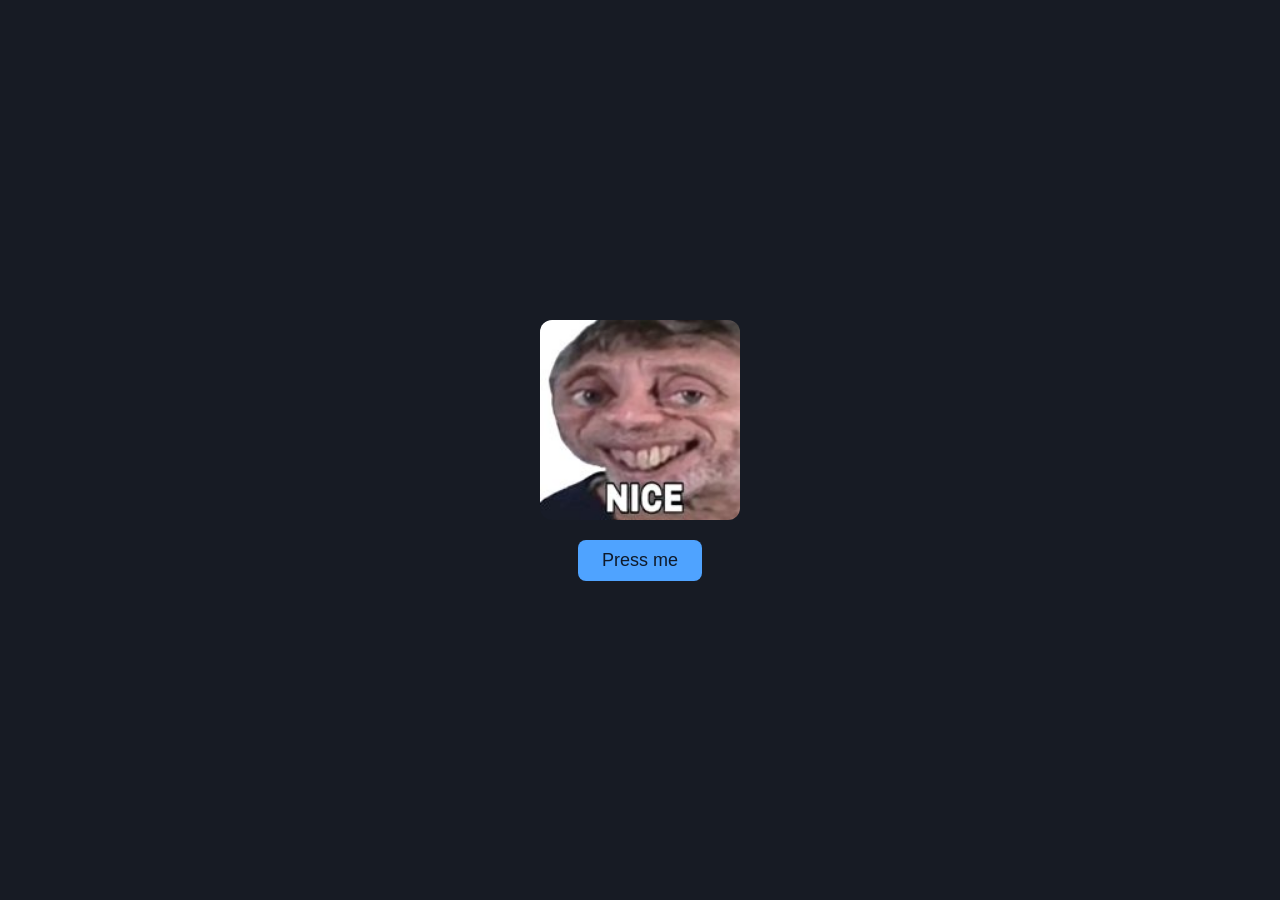
==== index.html @ 9b18c67b "feat: test init html file" ====
<!doctype html>
<html lang="en">
  <head>
    <meta charset="UTF-8" />
    <meta name="viewport" content="width=device-width, initial-scale=1" />
    <title>Test</title>
    <style>
      body {
        background: #171b24;
        color: #dfe3ea;
        font-family: Arial, sans-serif;
        display: flex;
        flex-direction: column;
        align-items: center;
        justify-content: center;
        height: 100vh;
        margin: 0;
        gap: 20px;
      }
      img {
        width: 200px;
        border-radius: 12px;
      }
      button {
        font-size: 18px;
        padding: 10px 24px;
        border: none;
        border-radius: 8px;
        background: #4fa3ff;
        color: #0f1a2a;
        cursor: pointer;
      }
    </style>
  </head>
  <body>
    <img
      src="[data-uri]"
      alt="nice"
    />
    <button onclick="pop()">Press me</button>
    <script>
      var audio = null;
      function pop() {
        if (!audio) audio = new AudioContext();
        var osc = audio.createOscillator();
        var gain = audio.createGain();
        var t = audio.currentTime;
        osc.frequency.setValueAtTime(600, t);
        osc.frequency.exponentialRampToValueAtTime(120, t + 0.08);
        gain.gain.setValueAtTime(0.4, t);
        gain.gain.exponentialRampToValueAtTime(0.001, t + 0.1);
        osc.connect(gain);
        gain.connect(audio.destination);
        osc.start(t);
        osc.stop(t + 0.11);
      }
    </script>
  </body>
</html>
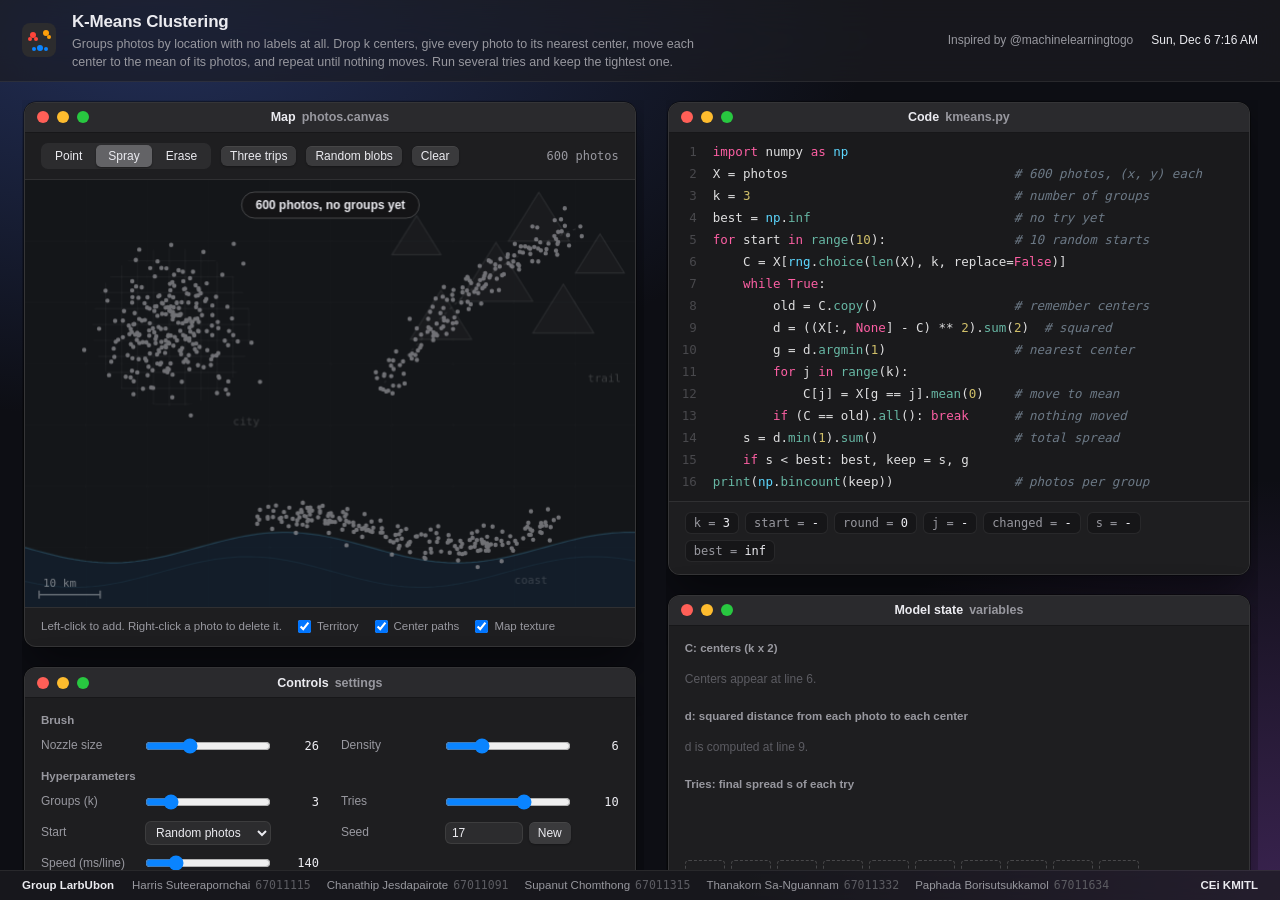
==== commit d3777d5b: "feat: implement k-means visualizer with all structure & script" ====
--- a/index.html
+++ b/index.html
@@ -3,57 +3,2188 @@
   <head>
     <meta charset="UTF-8" />
     <meta name="viewport" content="width=device-width, initial-scale=1" />
-    <title>Test</title>
+    <title>K-Means Visualizer | LarbUbon</title>
     <style>
+      :root {
+        --win: #1e1e20;
+        --bar: #2a2a2d;
+        --inset: #161618;
+        --field: #2c2c2e;
+        --line: rgba(255, 255, 255, 0.08);
+        --text: #ebebf0;
+        --muted: #98989f;
+        --dim: #5c5c62;
+        --blue: #0a84ff;
+        --green: #30d158;
+        --red: #ff453a;
+        --cyan: #64d2ff;
+        --mono:
+          ui-monospace, "SF Mono", SFMono-Regular, Menlo, Consolas, monospace;
+        --sans:
+          -apple-system, BlinkMacSystemFont, "SF Pro Text", "Helvetica Neue",
+          "Segoe UI", Roboto, sans-serif;
+      }
+      * {
+        box-sizing: border-box;
+        margin: 0;
+        padding: 0;
+      }
+      html,
       body {
-        background: #171b24;
-        color: #dfe3ea;
-        font-family: Arial, sans-serif;
+        height: 100%;
+      }
+      body {
+        display: grid;
+        grid-template-rows: auto minmax(0, 1fr) auto;
+        font: 13px/1.45 var(--sans);
+        color: var(--text);
+        background:
+          radial-gradient(1200px 700px at 12% 0%, #23305a 0%, transparent 60%),
+          radial-gradient(
+            900px 700px at 100% 100%,
+            #3a2350 0%,
+            transparent 60%
+          ),
+          #0d0e14;
+        overflow: hidden;
+        -webkit-font-smoothing: antialiased;
+      }
+
+      header {
+        display: flex;
+        align-items: center;
+        gap: 16px;
+        padding: 10px 22px;
+        background: rgba(28, 28, 32, 0.72);
+        backdrop-filter: blur(24px) saturate(160%);
+        -webkit-backdrop-filter: blur(24px) saturate(160%);
+        border-bottom: 1px solid rgba(255, 255, 255, 0.07);
+      }
+      .logo {
+        flex: none;
+      }
+      header h1 {
+        font-size: 17px;
+        font-weight: 600;
+        letter-spacing: -0.01em;
+      }
+      header p {
+        color: var(--muted);
+        font-size: 12.5px;
+        max-width: 92ch;
+      }
+      .menu-right {
+        margin-left: auto;
+        display: flex;
+        align-items: center;
+        gap: 18px;
+        color: var(--muted);
+        font-size: 12px;
+        white-space: nowrap;
+      }
+      .menu-right a {
+        color: var(--muted);
+        text-decoration: none;
+      }
+      .menu-right a:hover {
+        color: var(--text);
+      }
+      #clock {
+        color: var(--text);
+        font-variant-numeric: tabular-nums;
+      }
+
+      main {
+        display: grid;
+        grid-template-columns: minmax(0, 1.05fr) minmax(0, 1fr);
+        gap: 22px;
+        padding: 18px 22px 0;
+        min-height: 0;
+      }
+      .col {
+        overflow-y: auto;
+        min-height: 0;
+        display: flex;
+        flex-direction: column;
+        gap: 20px;
+        padding: 2px 8px 22px 2px;
+        scrollbar-width: thin;
+        scrollbar-color: rgba(255, 255, 255, 0.18) transparent;
+      }
+      .col::-webkit-scrollbar {
+        width: 8px;
+      }
+      .col::-webkit-scrollbar-thumb {
+        background: rgba(255, 255, 255, 0.16);
+        border-radius: 4px;
+      }
+
+      .win {
+        flex: none;
+        background: var(--win);
+        border-radius: 12px;
+        border: 1px solid rgba(255, 255, 255, 0.1);
+        box-shadow:
+          0 22px 48px rgba(0, 0, 0, 0.45),
+          0 0 0 0.5px rgba(0, 0, 0, 0.7);
+        overflow: hidden;
+      }
+      .tb {
+        height: 30px;
+        position: relative;
+        display: flex;
+        align-items: center;
+        padding: 0 12px;
+        background: var(--bar);
+        border-bottom: 1px solid rgba(0, 0, 0, 0.45);
+      }
+      .lights {
+        display: flex;
+        gap: 8px;
+      }
+      .lights i {
+        width: 12px;
+        height: 12px;
+        border-radius: 50%;
+        display: block;
+      }
+      .lights i:nth-child(1) {
+        background: #ff5f57;
+      }
+      .lights i:nth-child(2) {
+        background: #febc2e;
+      }
+      .lights i:nth-child(3) {
+        background: #28c840;
+      }
+      .tb .title {
+        position: absolute;
+        inset: 0;
+        display: flex;
+        align-items: center;
+        justify-content: center;
+        font-size: 12.5px;
+        font-weight: 600;
+        color: var(--muted);
+        pointer-events: none;
+      }
+      .tb .title b {
+        color: var(--text);
+        font-weight: 600;
+        margin-right: 6px;
+      }
+      .wb {
+        padding: 14px 16px 16px;
+      }
+      .cap {
+        color: var(--muted);
+        font-size: 12px;
+        margin-bottom: 10px;
+      }
+      .sub {
+        font-size: 11.5px;
+        font-weight: 600;
+        color: var(--muted);
+        margin: 14px 0 8px;
+      }
+      .sub:first-child {
+        margin-top: 0;
+      }
+
+      .toolbar {
+        display: flex;
+        align-items: center;
+        gap: 10px;
+        flex-wrap: wrap;
+        padding: 10px 16px;
+        border-bottom: 1px solid var(--line);
+      }
+      #map {
+        display: block;
+        width: 100%;
+        aspect-ratio: 10 / 7;
+        background: #141619;
+        touch-action: none;
+      }
+      .legend {
+        display: flex;
+        flex-wrap: wrap;
+        gap: 6px 16px;
+        padding: 10px 16px 12px;
+        color: var(--muted);
+        font-size: 11.5px;
+        border-top: 1px solid var(--line);
+      }
+      .legend label {
+        display: flex;
+        align-items: center;
+        gap: 6px;
+        cursor: pointer;
+      }
+
+      .seg {
+        display: inline-flex;
+        background: var(--field);
+        border-radius: 7px;
+        padding: 2px;
+        gap: 2px;
+      }
+      .seg button {
+        background: transparent;
+        border: 0;
+        color: var(--text);
+        padding: 4px 12px;
+        border-radius: 5px;
+        font: 12px var(--sans);
+        cursor: pointer;
+      }
+      .seg button.on {
+        background: #636366;
+        box-shadow: 0 1px 2px rgba(0, 0, 0, 0.4);
+      }
+      .grid2 {
+        display: grid;
+        grid-template-columns: 1fr 1fr;
+        gap: 10px 22px;
+      }
+      .param {
+        display: grid;
+        grid-template-columns: 96px minmax(0, 1fr) 40px;
+        align-items: center;
+        gap: 8px;
+      }
+      .param label {
+        color: var(--muted);
+        font-size: 12px;
+      }
+      .param output {
+        font: 12px var(--mono);
+        text-align: right;
+        color: var(--text);
+      }
+      input[type="range"] {
+        width: 100%;
+        accent-color: var(--blue);
+      }
+      select,
+      input[type="number"] {
+        width: 100%;
+        background: var(--field);
+        color: var(--text);
+        border: 1px solid rgba(255, 255, 255, 0.08);
+        border-radius: 6px;
+        padding: 3px 6px;
+        font: 12px var(--sans);
+      }
+      .seedrow {
+        display: flex;
+        gap: 6px;
+      }
+      .btn {
+        background: #3a3a3c;
+        color: var(--text);
+        border: 0;
+        border-radius: 6px;
+        padding: 6px 12px;
+        font: 500 12.5px var(--sans);
+        cursor: pointer;
+        box-shadow:
+          inset 0 0.5px 0 rgba(255, 255, 255, 0.12),
+          0 1px 2px rgba(0, 0, 0, 0.3);
+      }
+      .btn:hover:not(:disabled) {
+        background: #48484a;
+      }
+      .btn.primary {
+        background: var(--blue);
+        color: #fff;
+      }
+      .btn.primary:hover:not(:disabled) {
+        background: #2b95ff;
+      }
+      .btn.small {
+        padding: 3px 9px;
+        font-size: 12px;
+      }
+      .btn:disabled {
+        opacity: 0.4;
+        cursor: default;
+      }
+      .btn:focus-visible,
+      .seg button:focus-visible,
+      select:focus-visible,
+      input:focus-visible {
+        outline: 2px solid var(--blue);
+        outline-offset: 2px;
+      }
+      .btnrow {
+        display: flex;
+        flex-wrap: wrap;
+        gap: 8px;
+      }
+      .kbd {
+        font: 11px var(--mono);
+        color: var(--muted);
+        border: 1px solid rgba(255, 255, 255, 0.15);
+        border-radius: 4px;
+        padding: 0 5px;
+      }
+      .status {
+        margin-top: 12px;
+        padding: 8px 10px;
+        border-radius: 7px;
+        background: var(--inset);
+        font: 12px var(--mono);
+        color: var(--muted);
+      }
+      .status b {
+        color: var(--text);
+        font-weight: 500;
+      }
+
+      .code {
+        background: #1a1a1c;
+        font: 12.5px/22px var(--mono);
+        padding: 8px 0;
+        overflow-x: auto;
+      }
+      .ln {
+        display: flex;
+        white-space: pre;
+        position: relative;
+        padding-right: 14px;
+        min-width: max-content;
+      }
+      .ln .no {
+        width: 44px;
+        flex: none;
+        text-align: right;
+        padding-right: 16px;
+        color: #48484c;
+        user-select: none;
+      }
+      .ln.ran {
+        background: rgba(255, 255, 255, 0.025);
+      }
+      .ln.active {
+        background: rgba(10, 132, 255, 0.24);
+      }
+      .ln.active::before {
+        content: "";
+        position: absolute;
+        left: 0;
+        top: 0;
+        bottom: 0;
+        width: 3px;
+        background: var(--blue);
+      }
+      .ln.active .no {
+        color: var(--text);
+      }
+      .note {
+        margin-left: 44px;
+        padding: 3px 12px 4px 16px;
+        white-space: pre-wrap;
+        color: var(--cyan);
+        font-size: 12px;
+        line-height: 18px;
+        background: rgba(10, 132, 255, 0.08);
+        border-left: 2px solid rgba(100, 210, 255, 0.5);
+      }
+      .kw {
+        color: #fc5fa3;
+      }
+      .nu {
+        color: #d0bf69;
+      }
+      .fn {
+        color: #67b7a4;
+      }
+      .md {
+        color: #5dd8ff;
+      }
+      .cm {
+        color: #6c7986;
+        font-style: italic;
+      }
+      .pl {
+        color: #dfdfe0;
+      }
+      .vars {
+        display: flex;
+        flex-wrap: wrap;
+        gap: 6px;
+        padding: 10px 16px 12px;
+        border-top: 1px solid var(--line);
+        background: var(--win);
+      }
+      .var {
+        font: 12px var(--mono);
+        background: var(--inset);
+        border: 1px solid var(--line);
+        border-radius: 6px;
+        padding: 3px 8px;
+        transition:
+          background 0.5s,
+          border-color 0.5s;
+      }
+      .var span {
+        color: var(--muted);
+      }
+      .var.flash {
+        background: rgba(10, 132, 255, 0.3);
+        border-color: var(--blue);
+        transition: none;
+      }
+
+      /* model state */
+      table {
+        width: 100%;
+        border-collapse: collapse;
+        font: 12px var(--mono);
+      }
+      th,
+      td {
+        padding: 5px 8px;
+        text-align: right;
+        border-bottom: 1px solid var(--line);
+        white-space: nowrap;
+      }
+      th {
+        color: var(--muted);
+        font-weight: 500;
+        font-family: var(--sans);
+        font-size: 11.5px;
+      }
+      th:first-child,
+      td:first-child {
+        text-align: left;
+      }
+      tr.act td {
+        background: rgba(10, 132, 255, 0.14);
+      }
+      td.min {
+        font-weight: 700;
+      }
+      .sw {
+        display: inline-block;
+        width: 10px;
+        height: 10px;
+        border-radius: 50%;
+        margin-right: 7px;
+        vertical-align: -1px;
+        box-shadow: 0 0 0 2px rgba(255, 255, 255, 0.12);
+      }
+      .cnt {
+        display: flex;
+        align-items: center;
+        justify-content: flex-end;
+        gap: 8px;
+      }
+      .cnt i {
+        display: block;
+        height: 6px;
+        border-radius: 3px;
+        min-width: 2px;
+      }
+      .tablewrap {
+        overflow-x: auto;
+      }
+      .empty {
+        color: var(--dim);
+        font-size: 12px;
+        padding: 6px 0;
+      }
+      .tries {
+        display: flex;
+        align-items: flex-end;
+        gap: 6px;
+        height: 92px;
+        padding-top: 4px;
+      }
+      .try {
+        flex: 1;
+        max-width: 40px;
         display: flex;
         flex-direction: column;
         align-items: center;
-        justify-content: center;
-        height: 100vh;
-        margin: 0;
-        gap: 20px;
-      }
-      img {
-        width: 200px;
-        border-radius: 12px;
-      }
-      button {
-        font-size: 18px;
-        padding: 10px 24px;
-        border: none;
-        border-radius: 8px;
-        background: #4fa3ff;
-        color: #0f1a2a;
-        cursor: pointer;
+        gap: 3px;
+        height: 100%;
+        justify-content: flex-end;
+      }
+      .try .b {
+        width: 100%;
+        border-radius: 4px 4px 2px 2px;
+        background: #48484a;
+        min-height: 3px;
+        transition: height 0.3s;
+      }
+      .try.best .b {
+        background: var(--green);
+      }
+      .try.stuck .b {
+        background: var(--red);
+      }
+      .try.cur .b {
+        outline: 2px solid var(--blue);
+        outline-offset: 1px;
+      }
+      .try.pending .b {
+        background: transparent;
+        border: 1px dashed #48484a;
+        height: 18px;
+      }
+      .try small {
+        font: 10.5px var(--mono);
+        color: var(--muted);
+      }
+      .try.best small {
+        color: var(--green);
+      }
+      .try.stuck small {
+        color: var(--red);
+      }
+
+      /* loss */
+      #loss {
+        display: block;
+        width: 100%;
+        height: 220px;
+      }
+      .lleg {
+        display: flex;
+        gap: 16px;
+        color: var(--muted);
+        font-size: 11.5px;
+        margin-top: 8px;
+      }
+      .lleg i {
+        display: inline-block;
+        width: 16px;
+        height: 3px;
+        border-radius: 2px;
+        vertical-align: 3px;
+        margin-right: 6px;
+      }
+
+      footer {
+        display: flex;
+        align-items: center;
+        gap: 18px;
+        flex-wrap: wrap;
+        min-height: 30px;
+        padding: 5px 22px;
+        background: rgba(28, 28, 32, 0.72);
+        backdrop-filter: blur(24px);
+        -webkit-backdrop-filter: blur(24px);
+        border-top: 1px solid rgba(255, 255, 255, 0.07);
+        font-size: 11.5px;
+        color: var(--muted);
+      }
+      footer .grp {
+        color: var(--text);
+        font-weight: 600;
+      }
+      footer .mem {
+        display: flex;
+        flex-wrap: wrap;
+        gap: 4px 16px;
+      }
+      footer .mem span em {
+        font-style: normal;
+        font-family: var(--mono);
+        color: var(--dim);
+        margin-left: 5px;
+      }
+      footer .org {
+        margin-left: auto;
+        color: var(--text);
+        font-weight: 600;
+      }
+
+      @media (max-width: 1000px) {
+        body {
+          overflow: auto;
+          height: auto;
+        }
+        main {
+          grid-template-columns: 1fr;
+        }
+        .col {
+          overflow: visible;
+        }
+        .grid2 {
+          grid-template-columns: 1fr;
+        }
+        header {
+          flex-wrap: wrap;
+        }
+        .menu-right {
+          margin-left: 0;
+        }
       }
     </style>
   </head>
   <body>
-    <img
-      src="[data-uri]"
-      alt="nice"
-    />
-    <button onclick="pop()">Press me</button>
+    <header>
+      <svg
+        class="logo"
+        width="34"
+        height="34"
+        viewBox="0 0 34 34"
+        aria-hidden="true"
+      >
+        <rect width="34" height="34" rx="8" fill="#2c2c2e" />
+        <circle cx="11" cy="12" r="3" fill="#ff453a" />
+        <circle cx="8" cy="16" r="2" fill="#ff453a" />
+        <circle cx="14" cy="16" r="2" fill="#ff453a" />
+        <circle cx="24" cy="10" r="3" fill="#ff9f0a" />
+        <circle cx="27" cy="14" r="2" fill="#ff9f0a" />
+        <circle cx="18" cy="25" r="3" fill="#0a84ff" />
+        <circle cx="12" cy="26" r="2" fill="#0a84ff" />
+        <circle cx="24" cy="26" r="2" fill="#0a84ff" />
+      </svg>
+      <div>
+        <h1>K-Means Clustering</h1>
+        <p>
+          Groups photos by location with no labels at all. Drop k centers, give
+          every photo to its nearest center, move each center to the mean of its
+          photos, and repeat until nothing moves. Run several tries and keep the
+          tightest one.
+        </p>
+      </div>
+      <div class="menu-right">
+        <a
+          href="https://www.tiktok.com/@machinelearningtogo/video/7691252907978624288"
+          target="_blank"
+          rel="noopener"
+          >Inspired by @machinelearningtogo</a
+        >
+        <span id="clock"></span>
+      </div>
+    </header>
+
+    <main>
+      <!--LEFT-->
+      <div class="col">
+        <section class="win" aria-label="Data canvas">
+          <div class="tb">
+            <div class="lights"><i></i><i></i><i></i></div>
+            <div class="title"><b>Map</b> photos.canvas</div>
+          </div>
+          <div class="toolbar">
+            <div class="seg" role="group" aria-label="Tool">
+              <button data-tool="point">Point</button>
+              <button data-tool="spray" class="on">Spray</button>
+              <button data-tool="erase">Erase</button>
+            </div>
+            <button class="btn small" id="pTrips">Three trips</button>
+            <button class="btn small" id="pBlobs">Random blobs</button>
+            <button class="btn small" id="pClear">Clear</button>
+            <span
+              id="count"
+              style="
+                margin-left: auto;
+                color: var(--muted);
+                font: 12px var(--mono);
+              "
+            ></span>
+          </div>
+          <canvas id="map"></canvas>
+          <div class="legend">
+            <span>Left-click to add. Right-click a photo to delete it.</span>
+            <label
+              ><input type="checkbox" id="showTerr" checked /> Territory</label
+            >
+            <label
+              ><input type="checkbox" id="showTrail" checked /> Center
+              paths</label
+            >
+            <label
+              ><input type="checkbox" id="showMap" checked /> Map texture</label
+            >
+          </div>
+        </section>
+
+        <section class="win" aria-label="Hyperparameters and controls">
+          <div class="tb">
+            <div class="lights"><i></i><i></i><i></i></div>
+            <div class="title"><b>Controls</b> settings</div>
+          </div>
+          <div class="wb">
+            <div class="sub">Brush</div>
+            <div class="grid2">
+              <div class="param">
+                <label for="nozzle">Nozzle size</label
+                ><input
+                  type="range"
+                  id="nozzle"
+                  min="4"
+                  max="70"
+                  value="26"
+                /><output id="oNozzle">26</output>
+              </div>
+              <div class="param">
+                <label for="density">Density</label
+                ><input
+                  type="range"
+                  id="density"
+                  min="1"
+                  max="20"
+                  value="6"
+                /><output id="oDensity">6</output>
+              </div>
+            </div>
+
+            <div class="sub">Hyperparameters</div>
+            <div class="grid2">
+              <div class="param">
+                <label for="k">Groups (k)</label
+                ><input type="range" id="k" min="2" max="8" value="3" /><output
+                  id="oK"
+                  >3</output
+                >
+              </div>
+              <div class="param">
+                <label for="R">Tries</label
+                ><input
+                  type="range"
+                  id="R"
+                  min="1"
+                  max="15"
+                  value="10"
+                /><output id="oR">10</output>
+              </div>
+              <div class="param">
+                <label for="init">Start</label>
+                <select id="init">
+                  <option value="random">Random photos</option>
+                  <option value="pp">K-Means++</option></select
+                ><span></span>
+              </div>
+              <div class="param">
+                <label for="seed">Seed</label>
+                <div class="seedrow">
+                  <input type="number" id="seed" value="17" min="0" /><button
+                    class="btn small"
+                    id="dice"
+                    title="New random seed"
+                  >
+                    New
+                  </button>
+                </div>
+                <span></span>
+              </div>
+              <div class="param">
+                <label for="speed">Speed (ms/line)</label
+                ><input
+                  type="range"
+                  id="speed"
+                  min="20"
+                  max="600"
+                  step="10"
+                  value="140"
+                /><output id="oSpeed">140</output>
+              </div>
+            </div>
+
+            <div class="sub">Run</div>
+            <div class="btnrow">
+              <button class="btn primary" id="bLine">Step line</button>
+              <button class="btn" id="bRound">Step round</button>
+              <button class="btn" id="bPlay">Play until convergence</button>
+              <button class="btn" id="bAll">Run all tries</button>
+              <button class="btn" id="bReset">Reset</button>
+            </div>
+            <div class="cap" style="margin: 10px 0 0">
+              <span class="kbd">Space</span> steps one line.
+              <span class="kbd">Enter</span> plays or pauses. Same seed and same
+              data give the same run.
+            </div>
+            <div class="status" id="status"></div>
+          </div>
+        </section>
+      </div>
+
+      <!--RIGHT-->
+      <div class="col">
+        <section class="win" aria-label="Code">
+          <div class="tb">
+            <div class="lights"><i></i><i></i><i></i></div>
+            <div class="title"><b>Code</b> kmeans.py</div>
+          </div>
+          <div class="code" id="code"></div>
+          <div class="vars" id="vars"></div>
+        </section>
+
+        <section class="win" aria-label="Model state">
+          <div class="tb">
+            <div class="lights"><i></i><i></i><i></i></div>
+            <div class="title"><b>Model state</b> variables</div>
+          </div>
+          <div class="wb">
+            <div class="sub">C: centers (k x 2)</div>
+            <div class="tablewrap" id="cTable"></div>
+            <div class="sub">
+              d: squared distance from each photo to each center
+            </div>
+            <div class="tablewrap" id="dTable"></div>
+            <div class="sub">Tries: final spread s of each try</div>
+            <div class="tries" id="tries"></div>
+            <div class="cap" style="margin: 8px 0 0" id="triesCap">
+              Each bar is one try. Green is the lowest s, kept by line 15. Red
+              tries got stuck in a worse grouping.
+            </div>
+          </div>
+        </section>
+
+        <section class="win" aria-label="Loss graph">
+          <div class="tb">
+            <div class="lights"><i></i><i></i><i></i></div>
+            <div class="title"><b>Loss</b> wcss.chart</div>
+          </div>
+          <div class="wb">
+            <div class="cap">
+              WCSS (within-cluster sum of squares) is recorded at line 10 of
+              every round. Inside one try it can only go down.
+            </div>
+            <canvas id="loss"></canvas>
+            <div class="lleg">
+              <span><i style="background: var(--blue)"></i>Current try</span>
+              <span><i style="background: var(--green)"></i>Best so far</span>
+              <span><i style="background: #5c5c62"></i>Other tries</span>
+            </div>
+          </div>
+        </section>
+      </div>
+    </main>
+
+    <footer>
+      <span class="grp">Group LarbUbon</span>
+      <span class="mem">
+        <span>Harris Suteerapornchai<em>67011115</em></span>
+        <span>Chanathip Jesdapairote<em>67011091</em></span>
+        <span>Supanut Chomthong<em>67011315</em></span>
+        <span>Thanakorn Sa-Nguannam<em>67011332</em></span>
+        <span>Paphada Borisutsukkamol<em>67011634</em></span>
+      </span>
+      <span class="org">CEi KMITL</span>
+    </footer>
+
     <script>
-      var audio = null;
-      function pop() {
-        if (!audio) audio = new AudioContext();
-        var osc = audio.createOscillator();
-        var gain = audio.createGain();
-        var t = audio.currentTime;
-        osc.frequency.setValueAtTime(600, t);
-        osc.frequency.exponentialRampToValueAtTime(120, t + 0.08);
-        gain.gain.setValueAtTime(0.4, t);
-        gain.gain.exponentialRampToValueAtTime(0.001, t + 0.1);
-        osc.connect(gain);
-        gain.connect(audio.destination);
-        osc.start(t);
-        osc.stop(t + 0.11);
-      }
+      //setup
+      const WX = 100,
+        WY = 70; // world size: the map is 100 x 70 "km"
+      const MAXP = 2500; // photo cap so the page stays smooth
+      const CAP = 200; // safety cap on rounds per try
+      const PAL = [
+        [255, 69, 58],
+        [255, 159, 10],
+        [10, 132, 255],
+        [48, 209, 88],
+        [191, 90, 242],
+        [255, 214, 10],
+        [255, 55, 95],
+        [100, 210, 255],
+      ];
+      const GRAY = [142, 142, 147];
+      const rgb = (c, a = 1) => `rgba(${c[0]},${c[1]},${c[2]},${a})`;
+      const $ = (id) => document.getElementById(id);
+
+      let pts = []; // photos: {x, y}
+      let tool = "spray";
+      let rng = Math.random;
+      let S,
+        disp = []; // algorithm state + animated pin positions
+      let timer = null;
+
+      const P = () => ({
+        k: +$("k").value,
+        R: +$("R").value,
+        init: $("init").value,
+        seed: Math.abs(parseInt($("seed").value, 10) || 0),
+        speed: +$("speed").value,
+      });
+
+      function mulberry32(a) {
+        return function () {
+          a |= 0;
+          a = (a + 0x6d2b79f5) | 0;
+          let t = Math.imul(a ^ (a >>> 15), 1 | a);
+          t = (t + Math.imul(t ^ (t >>> 7), 61 | t)) ^ t;
+          return ((t ^ (t >>> 14)) >>> 0) / 4294967296;
+        };
+      }
+      function gauss(r = Math.random) {
+        let u = 0;
+        while (!u) u = r();
+        return Math.sqrt(-2 * Math.log(u)) * Math.cos(2 * Math.PI * r());
+      }
+      const clamp = (v, a, b) => Math.max(a, Math.min(b, v));
+      function fmt(v) {
+        if (v === Infinity) return "inf";
+        if (v == null) return "-";
+        return Math.abs(v) >= 1000
+          ? Math.round(v).toLocaleString("en-US")
+          : v.toFixed(1);
+      }
+
+      //data preset: three trips, blobs, or blank
+      const coastY = (x) => 60 + 2.5 * Math.sin(x / 9);
+
+      function threeTrips() {
+        // fixed seed: the same 600 photos every time, so a demo seed is reproducible
+        const r = mulberry32(2026),
+          g = () => gauss(r),
+          a = [];
+        for (let i = 0; i < 250; i++)
+          a.push({ x: 24 + g() * 5.5, y: 24 + g() * 5 }); // city
+        for (let i = 0; i < 200; i++) {
+          const x = 38 + r() * 50;
+          a.push({ x, y: coastY(x) - 2.8 + g() * 1.3 });
+        } // coast
+        for (let i = 0; i < 150; i++) {
+          // mountain trail
+          const t = r();
+          a.push({
+            x: 58 + t * 32 + g() * 1.5,
+            y: 34 - t * 26 - 4 * Math.sin(Math.PI * t) + g() * 1.5,
+          });
+        }
+        return a.map((p) => ({
+          x: clamp(p.x, 1, WX - 1),
+          y: clamp(p.y, 1, WY - 1),
+        }));
+      }
+
+      function blobs() {
+        const k = P().k,
+          a = [];
+        const cs = Array.from({ length: k }, () => ({
+          x: 12 + Math.random() * 76,
+          y: 10 + Math.random() * 50,
+          s: 3 + Math.random() * 4,
+        }));
+        for (let i = 0; i < 360; i++) {
+          const c = cs[i % k];
+          a.push({
+            x: clamp(c.x + gauss() * c.s, 1, WX - 1),
+            y: clamp(c.y + gauss() * c.s, 1, WY - 1),
+          });
+        }
+        return a;
+      }
+
+      //python code lines for display
+      function pad(code, comment) {
+        return (
+          (code.length >= 40 ? code + "  " : code.padEnd(40)) + "# " + comment
+        );
+      }
+      function codeLines() {
+        const { k, R, init } = P();
+        return [
+          "import numpy as np",
+          pad("X = photos", `${pts.length} photos, (x, y) each`),
+          pad(`k = ${k}`, "number of groups"),
+          pad("best = np.inf", "no try yet"),
+          pad(`for start in range(${R}):`, `${R} random starts`),
+          init === "pp"
+            ? pad("    C = kmeans_pp(X, k, rng)", "spread-out start")
+            : "    C = X[rng.choice(len(X), k, replace=False)]",
+          "    while True:",
+          pad("        old = C.copy()", "remember centers"),
+          pad("        d = ((X[:, None] - C) ** 2).sum(2)", "squared"),
+          pad("        g = d.argmin(1)", "nearest center"),
+          "        for j in range(k):",
+          pad("            C[j] = X[g == j].mean(0)", "move to mean"),
+          pad("        if (C == old).all(): break", "nothing moved"),
+          pad("    s = d.min(1).sum()", "total spread"),
+          "    if s < best: best, keep = s, g",
+          pad("print(np.bincount(keep))", "photos per group"),
+        ];
+      }
+      const esc = (s) =>
+        s.replace(/&/g, "&amp;").replace(/</g, "&lt;").replace(/>/g, "&gt;");
+      function highlight(src) {
+        const ci = src.indexOf("#");
+        const code = ci >= 0 ? src.slice(0, ci) : src,
+          com = ci >= 0 ? src.slice(ci) : "";
+        const body = esc(code).replace(
+          /\b(import|as|for|in|while|True|False|None|if|break)\b|\b(\d+)\b|\b(range|len|copy|sum|argmin|mean|min|choice|bincount|inf|all|print|kmeans_pp)\b|\b(np|rng)\b/g,
+          (m, kw, nu, fn, md) =>
+            kw
+              ? `<span class="kw">${kw}</span>`
+              : nu
+                ? `<span class="nu">${nu}</span>`
+                : fn
+                  ? `<span class="fn">${fn}</span>`
+                  : `<span class="md">${md}</span>`,
+        );
+        return (
+          `<span class="pl">${body}</span>` +
+          (com ? `<span class="cm">${esc(com)}</span>` : "")
+        );
+      }
+
+      let lineEls = [],
+        noteEl = null;
+      function renderCode() {
+        const box = $("code");
+        box.innerHTML = "";
+        lineEls = codeLines().map((src, i) => {
+          const d = document.createElement("div");
+          d.className = "ln";
+          d.innerHTML = `<span class="no">${i + 1}</span>${highlight(src)}`;
+          box.appendChild(d);
+          return d;
+        });
+        noteEl = document.createElement("div");
+        noteEl.className = "note";
+      }
+
+      function freshState() {
+        S = {
+          gen: null,
+          line: 0,
+          note: "",
+          done: false,
+          k: P().k,
+          R: P().R,
+          C: [],
+          old: null,
+          g: null,
+          d: null,
+          start: null,
+          j: null,
+          round: 0,
+          best: Infinity,
+          s: null,
+          keep: null,
+          bestC: null,
+          bestTrails: null,
+          bestTry: -1,
+          tries: [],
+          cur: -1,
+          trails: [],
+          changed: null,
+          moved: null,
+          wcss: null,
+          pulse: 0,
+          ran: new Set(),
+          counts: null,
+        };
+        disp = [];
+      }
+      function at(line, note) {
+        S.line = line;
+        S.note = note;
+        S.ran.add(line);
+        return line;
+      }
+
+      function pickRandom(N, k) {
+        // rng.choice(len(X), k, replace=False)
+        const ids = [];
+        while (ids.length < k) {
+          const r = Math.floor(rng() * N);
+          if (!ids.includes(r)) ids.push(r);
+        }
+        return ids;
+      }
+      function kmeansPP(X, k) {
+        // first center random, then far photos are more likely
+        const N = X.length,
+          ids = [Math.floor(rng() * N)];
+        const D = new Float64Array(N).fill(Infinity);
+        while (ids.length < k) {
+          const c = X[ids[ids.length - 1]];
+          let tot = 0;
+          for (let i = 0; i < N; i++) {
+            D[i] = Math.min(D[i], (X[i].x - c.x) ** 2 + (X[i].y - c.y) ** 2);
+            tot += D[i];
+          }
+          let r = rng() * tot,
+            i = 0;
+          while (i < N - 1 && r > D[i]) {
+            r -= D[i];
+            i++;
+          }
+          if (ids.includes(i)) i = (i + 1) % N;
+          ids.push(i);
+        }
+        return ids;
+      }
+      function focusIdx() {
+        if (hover >= 0 && hover < pts.length) return hover;
+        return 0;
+      }
+
+      function* algo() {
+        const { k, R, init, seed } = P();
+        const X = pts,
+          N = X.length;
+        rng = mulberry32(seed);
+        S.k = k;
+        S.R = R;
+
+        yield at(1, "numpy loaded, it does the array math below");
+        yield at(
+          2,
+          `X holds ${N} photos, shape (${N}, 2): one (x, y) location each`,
+        );
+        yield at(
+          3,
+          `k = ${k}: we want ${k} groups, the algorithm never sees the real trips`,
+        );
+        S.best = Infinity;
+        yield at(4, "best = inf, so the first finished try always wins");
+
+        for (let t = 0; t < R; t++) {
+          S.start = t;
+          S.cur = t;
+          S.round = 0;
+          S.j = null;
+          S.s = null;
+          S.changed = null;
+          S.moved = null;
+          S.tries.push({ loss: [], s: null, rounds: 0 });
+          S.g = new Int16Array(N).fill(-1);
+          S.C = [];
+          S.old = null;
+          S.d = null;
+          S.trails = [];
+          S.ran = new Set();
+          yield at(5, `start = ${t}: try ${t + 1} of ${R} begins`);
+
+          const ids = init === "pp" ? kmeansPP(X, k) : pickRandom(N, k);
+          S.C = ids.map((i) => ({ x: X[i].x, y: X[i].y }));
+          S.trails = S.C.map((c) => [{ ...c }]);
+          disp = S.C.map((c) => ({ ...c }));
+          yield at(
+            6,
+            (init === "pp"
+              ? "K-Means++ picked photos "
+              : "picked random photos ") +
+              ids.map((i) => "#" + i).join(", ") +
+              " as the starting centers",
+          );
+
+          while (true) {
+            S.ran = new Set([5, 6]);
+            yield at(7, `round ${S.round + 1} starts`);
+
+            S.old = S.C.map((c) => ({ ...c }));
+            yield at(8, "saved a copy of C, line 13 compares against it");
+
+            S.d = new Float64Array(N * k);
+            for (let i = 0; i < N; i++)
+              for (let j = 0; j < k; j++)
+                S.d[i * k + j] =
+                  (X[i].x - S.C[j].x) ** 2 + (X[i].y - S.C[j].y) ** 2;
+            const f = focusIdx();
+            const row = [];
+            let fb = 0;
+            for (let j = 0; j < k; j++) {
+              row.push(S.d[f * k + j].toFixed(1));
+              if (S.d[f * k + j] < S.d[f * k + fb]) fb = j;
+            }
+            yield at(
+              9,
+              `d is a ${N} x ${k} matrix. Photo #${f}: d = [${row.join(", ")}], smallest is C${fb + 1}`,
+            );
+
+            let changed = 0,
+              w = 0;
+            for (let i = 0; i < N; i++) {
+              let b = 0;
+              for (let j = 1; j < k; j++)
+                if (S.d[i * k + j] < S.d[i * k + b]) b = j;
+              if (S.g[i] !== b) changed++;
+              S.g[i] = b;
+              w += S.d[i * k + b];
+            }
+            S.changed = changed;
+            S.wcss = w;
+            S.tries[t].loss.push(w);
+            yield at(
+              10,
+              S.round === 0
+                ? `every photo joined its nearest center. WCSS = ${fmt(w)}`
+                : `${changed} photo(s) switched group. WCSS = ${fmt(w)}`,
+            );
+
+            for (let j = 0; j < k; j++) {
+              S.j = j;
+              yield at(11, `j = ${j}: now moving center C${j + 1}`);
+              let sx = 0,
+                sy = 0,
+                n = 0;
+              for (let i = 0; i < N; i++)
+                if (S.g[i] === j) {
+                  sx += X[i].x;
+                  sy += X[i].y;
+                  n++;
+                }
+              if (n > 0) {
+                S.C[j] = { x: sx / n, y: sy / n };
+                const mv = Math.hypot(
+                  S.C[j].x - S.old[j].x,
+                  S.C[j].y - S.old[j].y,
+                );
+                if (mv > 0) S.trails[j].push({ ...S.C[j] });
+                yield at(
+                  12,
+                  `C${j + 1} = (${sx.toFixed(0)} / ${n}, ${sy.toFixed(0)} / ${n}) = (${S.C[j].x.toFixed(2)}, ${S.C[j].y.toFixed(2)}), moved ${mv.toFixed(2)}`,
+                );
+              } else {
+                yield at(
+                  12,
+                  `group ${j + 1} has no photos. The mean of nothing is undefined (numpy gives nan), so C${j + 1} stays put`,
+                );
+              }
+            }
+            S.j = null;
+            S.round++;
+            S.tries[t].rounds = S.round;
+            const moved = S.C.filter(
+              (c, j) => c.x !== S.old[j].x || c.y !== S.old[j].y,
+            ).length;
+            S.moved = moved;
+            if (moved === 0) S.pulse = performance.now();
+            const stop = moved === 0 || S.round >= CAP;
+            yield at(
+              13,
+              moved === 0
+                ? "C == old for every center: nothing moved, break"
+                : S.round >= CAP
+                  ? "safety cap reached, break"
+                  : `${moved} center(s) moved: loop for another round`,
+            );
+            if (stop) break;
+          }
+
+          let s = 0;
+          for (let i = 0; i < N; i++) {
+            let m = Infinity;
+            for (let j = 0; j < k; j++) m = Math.min(m, S.d[i * k + j]);
+            s += m;
+          }
+          S.s = s;
+          S.tries[t].s = s;
+          yield at(14, `s = ${fmt(s)} after ${S.round} rounds`);
+
+          if (s < S.best) {
+            const prev = S.best;
+            S.best = s;
+            S.keep = S.g.slice();
+            S.bestC = S.C.map((c) => ({ ...c }));
+            S.bestTrails = S.trails.map((a) => a.map((p) => ({ ...p })));
+            S.bestTry = t;
+            yield at(
+              15,
+              prev === Infinity
+                ? `first finished try: best = ${fmt(s)}, keep this grouping`
+                : `${fmt(s)} < ${fmt(prev)}: new best, keep this grouping`,
+            );
+          } else {
+            yield at(
+              15,
+              `${fmt(s)} is not below best ${fmt(S.best)} (${(s / S.best).toFixed(2)}x worse): discard this try`,
+            );
+          }
+        }
+
+        S.g = S.keep;
+        S.C = S.bestC;
+        S.trails = S.bestTrails;
+        S.cur = S.bestTry;
+        S.j = null;
+        S.old = null;
+        for (let i = 0; i < N; i++)
+          for (let j = 0; j < k; j++)
+            S.d[i * k + j] =
+              (X[i].x - S.C[j].x) ** 2 + (X[i].y - S.C[j].y) ** 2;
+        const counts = new Array(k).fill(0);
+        for (const v of S.keep) counts[v]++;
+        S.counts = counts;
+        yield at(
+          16,
+          `[${counts.join(" ")}]  from try ${S.bestTry + 1}, the tightest of ${R}`,
+        );
+        S.done = true;
+      }
+
+      //run control
+      function ensureGen() {
+        if (S.gen) return true;
+        const k = P().k;
+        if (pts.length < k) {
+          setStatus(
+            `Need at least ${k} photos for k = ${k}. Spray some on the map.`,
+          );
+          return false;
+        }
+        S.gen = algo();
+        return true;
+      }
+      function stepLine() {
+        if (S.done || !ensureGen()) return false;
+        const r = S.gen.next();
+        if (r.done) S.done = true;
+        return !S.done;
+      }
+      function stepRound() {
+        stop();
+        if (!ensureGen()) return ui();
+        do {
+          stepLine();
+        } while (!S.done && S.line !== 13 && S.line < 14);
+        ui();
+      }
+      function play() {
+        if (timer) {
+          stop();
+          ui();
+          return;
+        }
+        if (S.done || !ensureGen()) {
+          ui();
+          return;
+        }
+        timer = setInterval(() => {
+          stepLine();
+          ui();
+          if (S.done || S.line === 14) {
+            stop();
+            ui();
+          }
+        }, P().speed);
+        ui();
+      }
+      function stop() {
+        clearInterval(timer);
+        timer = null;
+      }
+      function runAll() {
+        stop();
+        if (!ensureGen()) return ui();
+        let guard = 0;
+        while (!S.done && guard++ < 3e6) stepLine();
+        ui();
+      }
+      function resetRun() {
+        stop();
+        freshState();
+        renderCode();
+        ui();
+      }
+      function dataChanged() {
+        hover = -1;
+        resetRun();
+      }
+
+      let prevVars = {};
+      function ui() {
+        const k = S.k;
+
+        // code highlight + note
+        lineEls.forEach((el, i) => {
+          el.classList.toggle("active", S.line === i + 1);
+          el.classList.toggle("ran", S.line !== i + 1 && S.ran.has(i + 1));
+        });
+        if (S.line > 0) {
+          noteEl.textContent = "→ " + S.note;
+          lineEls[S.line - 1].after(noteEl);
+        } else noteEl.remove();
+
+        // variables
+        const vars = [
+          ["k", S.k],
+          ["start", S.start ?? "-"],
+          ["round", S.round],
+          ["j", S.j ?? "-"],
+          ["changed", S.changed ?? "-"],
+          ["s", fmt(S.s)],
+          ["best", fmt(S.best)],
+        ];
+        $("vars").innerHTML = vars
+          .map(
+            ([n, v]) =>
+              `<span class="var${prevVars[n] !== undefined && prevVars[n] !== String(v) ? " flash" : ""}"><span>${n} =</span> ${v}</span>`,
+          )
+          .join("");
+        vars.forEach(([n, v]) => (prevVars[n] = String(v)));
+        requestAnimationFrame(() =>
+          document
+            .querySelectorAll(".var.flash")
+            .forEach((e) => e.classList.remove("flash")),
+        );
+
+        // C table
+        if (S.C.length) {
+          const counts = new Array(k).fill(0);
+          if (S.g) for (const v of S.g) if (v >= 0) counts[v]++;
+          const N = Math.max(pts.length, 1);
+          $("cTable").innerHTML =
+            `<table><tr><th>Center</th><th>x</th><th>y</th><th>Photos</th><th>Moved</th></tr>` +
+            S.C.map((c, j) => {
+              const mv = S.old
+                ? Math.hypot(c.x - S.old[j].x, c.y - S.old[j].y)
+                : 0;
+              return `<tr class="${S.j === j ? "act" : ""}"><td><span class="sw" style="background:${rgb(PAL[j])}"></span>C${j + 1}</td>
+          <td>${c.x.toFixed(2)}</td><td>${c.y.toFixed(2)}</td>
+          <td><div class="cnt"><i style="width:${Math.round((counts[j] / N) * 90)}px;background:${rgb(PAL[j])}"></i>${counts[j]}</div></td>
+          <td>${mv.toFixed(2)}</td></tr>`;
+            }).join("") +
+            `</table>`;
+        } else
+          $("cTable").innerHTML =
+            `<div class="empty">Centers appear at line 6.</div>`;
+
+        // d table
+        if (S.d && pts.length) {
+          const N = pts.length,
+            rows = [];
+          if (hover >= 0) rows.push(hover);
+          for (let q = 0; rows.length < 5 && q < 5; q++) {
+            const i = Math.floor((q * N) / 5);
+            if (!rows.includes(i)) rows.push(i);
+          }
+          $("dTable").innerHTML =
+            `<table><tr><th>Photo</th>${S.C.map((c, j) => `<th>C${j + 1}</th>`).join("")}<th>argmin</th></tr>` +
+            rows
+              .map((i) => {
+                let b = 0;
+                for (let j = 1; j < k; j++)
+                  if (S.d[i * k + j] < S.d[i * k + b]) b = j;
+                return (
+                  `<tr class="${i === hover ? "act" : ""}"><td>#${i}</td>` +
+                  S.C.map(
+                    (c, j) =>
+                      `<td class="${j === b ? "min" : ""}" style="${j === b ? "color:" + rgb(PAL[j]) : ""}">${S.d[i * k + j].toFixed(1)}</td>`,
+                  ).join("") +
+                  `<td style="color:${rgb(PAL[b])}">C${b + 1}</td></tr>`
+                );
+              })
+              .join("") +
+            `</table><div class="cap" style="margin:6px 0 0">Showing ${rows.length} of ${N} rows. Hover a photo on the map to see its row.</div>`;
+        } else
+          $("dTable").innerHTML =
+            `<div class="empty">d is computed at line 9.</div>`;
+
+        // try board
+        const R = S.R,
+          done = S.tries.filter((t) => t.s != null).map((t) => t.s);
+        const maxS = done.length ? Math.max(...done) : 1;
+        let html = "";
+        for (let t = 0; t < R; t++) {
+          const tr = S.tries[t];
+          if (!tr || tr.s == null) {
+            html += `<div class="try pending${S.cur === t && !S.done ? " cur" : ""}"><div class="b"></div><small>T${t + 1}</small></div>`;
+            continue;
+          }
+          const ratio = tr.s / S.best;
+          const cls = t === S.bestTry ? "best" : ratio > 1.1 ? "stuck" : "";
+          html += `<div class="try ${cls}${S.cur === t ? " cur" : ""}" title="Try ${t + 1}: s = ${fmt(tr.s)}, ${tr.rounds} rounds">
+      <div class="b" style="height:${Math.max(4, (tr.s / maxS) * 62)}px"></div><small>${ratio.toFixed(1)}x</small></div>`;
+        }
+        $("tries").innerHTML = html;
+
+        drawLoss();
+
+        if (S.line === 0)
+          setStatus(
+            `<b>Ready.</b> ${pts.length} photos. Press Step line to run line 1.`,
+          );
+        else if (S.done)
+          setStatus(
+            `<b>Done.</b> Best of ${R} tries is try ${S.bestTry + 1}, s = ${fmt(S.best)}. Photos per group: [${S.counts.join(" ")}]`,
+          );
+        else
+          setStatus(
+            `<b>Try ${S.cur + 1} of ${R}</b>, round ${Math.max(S.round, 1)}, line ${S.line}: ${phase(S.line)}`,
+          );
+        $("bPlay").textContent = timer ? "Pause" : "Play until convergence";
+        ["bLine", "bRound", "bPlay", "bAll"].forEach(
+          (id) => ($(id).disabled = S.done && !timer),
+        );
+        $("count").textContent = `${pts.length} photos`;
+      }
+      function setStatus(h) {
+        $("status").innerHTML = h;
+      }
+      function phase(l) {
+        return (
+          {
+            1: "setup",
+            2: "setup",
+            3: "setup",
+            4: "setup",
+            5: "new try",
+            6: "drop the starting centers",
+            7: "next round",
+            8: "remember centers",
+            9: "measure distances",
+            10: "join the nearest center",
+            11: "move to the mean",
+            12: "move to the mean",
+            13: "did anything move?",
+            14: "score this try",
+            15: "keep the best try",
+            16: "best of all tries",
+          }[l] || ""
+        );
+      }
+
+      const lc = $("loss"),
+        lx = lc.getContext("2d");
+      function drawLoss() {
+        const dpr = window.devicePixelRatio || 1,
+          r = lc.getBoundingClientRect();
+        if (!r.width) return;
+        lc.width = r.width * dpr;
+        lc.height = r.height * dpr;
+        lx.setTransform(dpr, 0, 0, dpr, 0, 0);
+        const W = r.width,
+          H = r.height,
+          L = 58,
+          Rp = 12,
+          T = 10,
+          B = 28,
+          gw = W - L - Rp,
+          gh = H - T - B;
+        lx.clearRect(0, 0, W, H);
+        lx.font = "11px ui-monospace, Menlo, Consolas, monospace";
+        const tries = S.tries.filter((t) => t.loss.length);
+        if (!tries.length) {
+          lx.fillStyle = "#5c5c62";
+          lx.fillText(
+            "No loss yet. The first value appears at line 10.",
+            L,
+            T + gh / 2,
+          );
+          return;
+        }
+        const maxR = Math.max(2, ...tries.map((t) => t.loss.length));
+        const maxV = Math.max(...tries.flatMap((t) => t.loss)) * 1.05;
+        const X = (i) => L + (i / (maxR - 1)) * gw,
+          Y = (v) => T + gh - (v / maxV) * gh;
+
+        lx.strokeStyle = "rgba(255,255,255,0.07)";
+        lx.fillStyle = "#98989f";
+        lx.lineWidth = 1;
+        for (let g = 0; g <= 4; g++) {
+          const v = (maxV * g) / 4,
+            y = Y(v);
+          lx.beginPath();
+          lx.moveTo(L, y);
+          lx.lineTo(L + gw, y);
+          lx.stroke();
+          lx.textAlign = "right";
+          lx.fillText(
+            v >= 1000 ? (v / 1000).toFixed(1) + "k" : v.toFixed(0),
+            L - 8,
+            y + 4,
+          );
+        }
+        lx.textAlign = "center";
+        const stepL = Math.ceil(maxR / 10);
+        for (let i = 0; i < maxR; i += stepL)
+          lx.fillText(i + 1, X(i), T + gh + 16);
+        lx.textAlign = "right";
+        lx.fillText("round", L + gw, H - 1);
+
+        const order = S.tries
+          .map((t, i) => i)
+          .filter((i) => S.tries[i].loss.length)
+          .sort(
+            (a, b) =>
+              (a === S.cur) - (b === S.cur) ||
+              (a === S.bestTry) - (b === S.bestTry),
+          );
+        for (const i of order) {
+          const d = S.tries[i].loss;
+          const isCur = i === S.cur && !S.done,
+            isBest = i === S.bestTry;
+          lx.strokeStyle = isCur
+            ? "#0a84ff"
+            : isBest
+              ? "#30d158"
+              : "rgba(142,142,147,0.35)";
+          lx.lineWidth = isCur ? 2.5 : isBest ? 2 : 1.2;
+          lx.beginPath();
+          d.forEach((v, j) =>
+            j ? lx.lineTo(X(j), Y(v)) : lx.moveTo(X(j), Y(v)),
+          );
+          lx.stroke();
+          if (isCur || (S.done && isBest)) {
+            lx.fillStyle = lx.strokeStyle;
+            d.forEach((v, j) => {
+              lx.beginPath();
+              lx.arc(X(j), Y(v), 3, 0, 7);
+              lx.fill();
+            });
+          }
+        }
+      }
+
+      // Map canvas
+      const cv = $("map"),
+        ctx = cv.getContext("2d");
+      const bg = document.createElement("canvas"),
+        bgx = bg.getContext("2d");
+      const terr = document.createElement("canvas"),
+        tx = terr.getContext("2d");
+      let W = 0,
+        H = 0,
+        dpr = 1;
+      let mouse = null,
+        down = false,
+        hover = -1,
+        brushTimer = null;
+
+      const toPx = (p) => ({ x: (p.x / WX) * W, y: (p.y / WY) * H });
+      const toW = (x, y) => ({ x: (x / W) * WX, y: (y / H) * WY });
+
+      function resize() {
+        dpr = window.devicePixelRatio || 1;
+        const r = cv.getBoundingClientRect();
+        W = r.width;
+        H = r.height;
+        cv.width = W * dpr;
+        cv.height = H * dpr;
+        bg.width = W * dpr;
+        bg.height = H * dpr;
+        drawBg();
+        drawLoss();
+      }
+
+      function drawBg() {
+        const c = bgx;
+        c.setTransform(dpr, 0, 0, dpr, 0, 0);
+        c.fillStyle = "#141619";
+        c.fillRect(0, 0, W, H);
+        if (!$("showMap").checked) return;
+        const sx = W / WX,
+          sy = H / WY;
+
+        c.strokeStyle = "rgba(255,255,255,0.025)";
+        c.lineWidth = 1; // 10 km grid
+        for (let x = 10; x < WX; x += 10) {
+          c.beginPath();
+          c.moveTo(x * sx, 0);
+          c.lineTo(x * sx, H);
+          c.stroke();
+        }
+        for (let y = 10; y < WY; y += 10) {
+          c.beginPath();
+          c.moveTo(0, y * sy);
+          c.lineTo(W, y * sy);
+          c.stroke();
+        }
+
+        c.beginPath(); // sea
+        for (let x = 0; x <= WX; x += 1) {
+          const y = coastY(x);
+          x ? c.lineTo(x * sx, y * sy) : c.moveTo(0, y * sy);
+        }
+        c.lineTo(W, H);
+        c.lineTo(0, H);
+        c.closePath();
+        c.fillStyle = "rgba(10,132,255,0.07)";
+        c.fill();
+        c.beginPath();
+        for (let x = 0; x <= WX; x += 1) {
+          const y = coastY(x);
+          x ? c.lineTo(x * sx, y * sy) : c.moveTo(0, y * sy);
+        }
+        c.strokeStyle = "rgba(100,210,255,0.22)";
+        c.lineWidth = 1.2;
+        c.stroke();
+        c.beginPath();
+        for (let x = 0; x <= WX; x += 1) {
+          const y = coastY(x + 6) + 4;
+          x ? c.lineTo(x * sx, y * sy) : c.moveTo(0, y * sy);
+        }
+        c.strokeStyle = "rgba(100,210,255,0.07)";
+        c.stroke();
+
+        c.save(); // city streets
+        c.beginPath();
+        c.arc(24 * sx, 24 * sy, 13 * sx, 0, 7);
+        c.clip();
+        c.strokeStyle = "rgba(255,255,255,0.045)";
+        for (let v = 8; v < 42; v += 2.6) {
+          c.beginPath();
+          c.moveTo(v * sx, 0);
+          c.lineTo(v * sx, H);
+          c.stroke();
+          c.beginPath();
+          c.moveTo(0, v * sy);
+          c.lineTo(W, v * sy);
+          c.stroke();
+        }
+        c.restore();
+
+        [
+          [68, 22, 5],
+          [77, 15, 6],
+          [88, 21, 5],
+          [64, 9, 4],
+          [84, 6, 5],
+          [94, 12, 4],
+        ].forEach(([x, y, s]) => {
+          // mountains
+          c.beginPath();
+          c.moveTo((x - s) * sx, (y + s * 0.8) * sy);
+          c.lineTo(x * sx, (y - s * 0.8) * sy);
+          c.lineTo((x + s) * sx, (y + s * 0.8) * sy);
+          c.closePath();
+          c.fillStyle = "rgba(255,255,255,0.025)";
+          c.fill();
+          c.strokeStyle = "rgba(255,255,255,0.09)";
+          c.stroke();
+        });
+        c.setLineDash([3, 4]);
+        c.strokeStyle = "rgba(255,255,255,0.10)"; // trail
+        c.beginPath();
+        for (let t = 0; t <= 1.001; t += 0.05) {
+          const x = 58 + t * 32,
+            y = 34 - t * 26 - 4 * Math.sin(Math.PI * t);
+          t ? c.lineTo(x * sx, y * sy) : c.moveTo(x * sx, y * sy);
+        }
+        c.stroke();
+        c.setLineDash([]);
+
+        c.font = "11px ui-monospace, Menlo, Consolas, monospace";
+        c.fillStyle = "rgba(255,255,255,0.18)";
+        c.fillText("city", 34 * sx, 40 * sy);
+        c.fillText("coast", 80 * sx, 66 * sy);
+        c.fillText("trail", 92 * sx, 33 * sy);
+        c.strokeStyle = "rgba(255,255,255,0.35)";
+        c.lineWidth = 1.5; // scale bar
+        c.beginPath();
+        c.moveTo(14, H - 14);
+        c.lineTo(14 + 10 * sx, H - 14);
+        c.moveTo(14, H - 18);
+        c.lineTo(14, H - 10);
+        c.moveTo(14 + 10 * sx, H - 18);
+        c.lineTo(14 + 10 * sx, H - 10);
+        c.stroke();
+        c.fillStyle = "rgba(255,255,255,0.45)";
+        c.fillText("10 km", 18, H - 22);
+      }
+
+      function drawTerritory() {
+        const cell = 5,
+          cols = Math.ceil(W / cell),
+          rows = Math.ceil(H / cell);
+        if (terr.width !== cols || terr.height !== rows) {
+          terr.width = cols;
+          terr.height = rows;
+        }
+        const img = tx.createImageData(cols, rows),
+          a = img.data,
+          k = disp.length;
+        for (let r = 0; r < rows; r++) {
+          const wy = (((r + 0.5) * cell) / H) * WY;
+          for (let c = 0; c < cols; c++) {
+            const wx = (((c + 0.5) * cell) / W) * WX;
+            let b = 0,
+              bd = Infinity;
+            for (let j = 0; j < k; j++) {
+              const d = (wx - disp[j].x) ** 2 + (wy - disp[j].y) ** 2;
+              if (d < bd) {
+                bd = d;
+                b = j;
+              }
+            }
+            const o = (r * cols + c) * 4,
+              col = PAL[b];
+            a[o] = col[0];
+            a[o + 1] = col[1];
+            a[o + 2] = col[2];
+            a[o + 3] = 34;
+          }
+        }
+        tx.putImageData(img, 0, 0);
+        ctx.imageSmoothingEnabled = true;
+        ctx.drawImage(terr, 0, 0, cols * cell, rows * cell);
+      }
+
+      function roundRect(c, x, y, w, h, r) {
+        c.beginPath();
+        c.moveTo(x + r, y);
+        c.arcTo(x + w, y, x + w, y + h, r);
+        c.arcTo(x + w, y + h, x, y + h, r);
+        c.arcTo(x, y + h, x, y, r);
+        c.arcTo(x, y, x + w, y, r);
+        c.closePath();
+      }
+
+      function frame(now) {
+        ctx.setTransform(dpr, 0, 0, dpr, 0, 0);
+        ctx.clearRect(0, 0, W, H);
+        ctx.drawImage(bg, 0, 0, W, H);
+
+        if (disp.length !== S.C.length) disp = S.C.map((c) => ({ ...c }));
+        disp.forEach((p, j) => {
+          p.x += (S.C[j].x - p.x) * 0.18;
+          p.y += (S.C[j].y - p.y) * 0.18;
+        });
+
+        if (disp.length && $("showTerr").checked) drawTerritory();
+
+        if ($("showTrail").checked)
+          S.trails.forEach((tr, j) => {
+            if (tr.length < 2) return;
+            const pts2 = tr.map(toPx);
+            pts2[pts2.length - 1] = toPx(disp[j] || tr[tr.length - 1]);
+            for (const [w, a] of [
+              [6, 0.18],
+              [2, 0.9],
+            ]) {
+              ctx.strokeStyle = rgb(PAL[j], a);
+              ctx.lineWidth = w;
+              ctx.lineJoin = "round";
+              ctx.lineCap = "round";
+              ctx.beginPath();
+              pts2.forEach((p, i) =>
+                i ? ctx.lineTo(p.x, p.y) : ctx.moveTo(p.x, p.y),
+              );
+              ctx.stroke();
+            }
+          });
+
+        const rad = Math.max(2.2, W / 280);
+        const paths = PAL.map(() => new Path2D()),
+          gray = new Path2D();
+        for (let i = 0; i < pts.length; i++) {
+          const p = toPx(pts[i]),
+            g = S.g ? S.g[i] : -1,
+            path = g >= 0 ? paths[g] : gray;
+          path.moveTo(p.x + rad, p.y);
+          path.arc(p.x, p.y, rad, 0, 7);
+        }
+        ctx.fillStyle = rgb(GRAY, 0.75);
+        ctx.fill(gray);
+        paths.forEach((p, j) => {
+          ctx.fillStyle = rgb(PAL[j], 0.9);
+          ctx.fill(p);
+        });
+
+        // distance fan from the focus photo (line 9/10 or hover)
+        if (
+          disp.length &&
+          pts.length &&
+          (hover >= 0 || S.line === 9 || S.line === 10)
+        ) {
+          const f = focusIdx(),
+            fp = toPx(pts[f]);
+          let b = 0,
+            ds = disp.map((c) => (pts[f].x - c.x) ** 2 + (pts[f].y - c.y) ** 2);
+          ds.forEach((d, j) => {
+            if (d < ds[b]) b = j;
+          });
+          ctx.font = "11px ui-monospace, Menlo, Consolas, monospace";
+          disp.forEach((c, j) => {
+            const q = toPx(c);
+            ctx.strokeStyle = rgb(PAL[j], j === b ? 0.95 : 0.4);
+            ctx.lineWidth = j === b ? 2 : 1;
+            ctx.setLineDash(j === b ? [] : [4, 4]);
+            ctx.beginPath();
+            ctx.moveTo(fp.x, fp.y);
+            ctx.lineTo(q.x, q.y);
+            ctx.stroke();
+            ctx.setLineDash([]);
+            const mx = fp.x + (q.x - fp.x) * 0.55,
+              my = fp.y + (q.y - fp.y) * 0.55,
+              txt = ds[j].toFixed(0);
+            const tw = ctx.measureText(txt).width + 8;
+            ctx.fillStyle = "rgba(20,22,25,0.85)";
+            roundRect(ctx, mx - tw / 2, my - 9, tw, 17, 4);
+            ctx.fill();
+            ctx.fillStyle = rgb(PAL[j], j === b ? 1 : 0.7);
+            ctx.textAlign = "center";
+            ctx.fillText(txt, mx, my + 4);
+          });
+          ctx.textAlign = "left";
+          ctx.strokeStyle = "#fff";
+          ctx.lineWidth = 2;
+          ctx.beginPath();
+          ctx.arc(fp.x, fp.y, rad + 3, 0, 7);
+          ctx.stroke();
+        }
+
+        if (S.old && S.line >= 8 && S.line <= 13)
+          S.old.forEach((o, j) => {
+            const q = toPx(o);
+            ctx.setLineDash([3, 3]);
+            ctx.strokeStyle = rgb(PAL[j], 0.7);
+            ctx.lineWidth = 1.5;
+            ctx.beginPath();
+            ctx.arc(q.x, q.y, 8, 0, 7);
+            ctx.stroke();
+            ctx.setLineDash([]);
+          });
+
+        const pulse = now - S.pulse < 900 ? (now - S.pulse) / 900 : -1;
+        disp.forEach((c, j) => {
+          const q = toPx(c);
+          if (S.j === j && (S.line === 11 || S.line === 12)) {
+            ctx.fillStyle = rgb(PAL[j], 0.22);
+            ctx.beginPath();
+            ctx.arc(q.x, q.y, 18, 0, 7);
+            ctx.fill();
+          }
+          if (pulse >= 0) {
+            ctx.strokeStyle = `rgba(48,209,88,${1 - pulse})`;
+            ctx.lineWidth = 2.5;
+            ctx.beginPath();
+            ctx.arc(q.x, q.y, 10 + pulse * 22, 0, 7);
+            ctx.stroke();
+          }
+          ctx.fillStyle = "rgba(0,0,0,0.6)";
+          ctx.beginPath();
+          ctx.arc(q.x, q.y, 10.5, 0, 7);
+          ctx.fill();
+          ctx.strokeStyle = rgb(PAL[j]);
+          ctx.lineWidth = 3;
+          ctx.beginPath();
+          ctx.arc(q.x, q.y, 7.5, 0, 7);
+          ctx.stroke();
+          ctx.fillStyle = "#fff";
+          ctx.beginPath();
+          ctx.arc(q.x, q.y, 3, 0, 7);
+          ctx.fill();
+        });
+
+        if (mouse && tool !== "point") {
+          const r = +$("nozzle").value;
+          ctx.setLineDash(tool === "erase" ? [4, 3] : []);
+          ctx.strokeStyle =
+            tool === "erase"
+              ? "rgba(255,69,58,0.85)"
+              : "rgba(255,255,255,0.55)";
+          ctx.lineWidth = 1.2;
+          ctx.beginPath();
+          ctx.arc(mouse.x, mouse.y, r, 0, 7);
+          ctx.stroke();
+          ctx.setLineDash([]);
+        }
+
+        let label;
+        if (S.line === 0)
+          label = pts.length
+            ? `${pts.length} photos, no groups yet`
+            : "Spray photos onto the map";
+        else if (S.done)
+          label = `Best of ${S.R} tries: [${S.counts.join(" ")}] photos per group`;
+        else
+          label = `Try ${S.cur + 1}/${S.R}, round ${Math.max(S.round, 1)}: ${phase(S.line)}`;
+        ctx.font =
+          '600 12px -apple-system, "SF Pro Text", "Segoe UI", sans-serif';
+        const tw = ctx.measureText(label).width + 28;
+        ctx.fillStyle = "rgba(20,20,22,0.82)";
+        roundRect(ctx, (W - tw) / 2, 12, tw, 26, 13);
+        ctx.fill();
+        ctx.strokeStyle = "rgba(255,255,255,0.22)";
+        ctx.lineWidth = 1;
+        ctx.stroke();
+        ctx.fillStyle = "#ebebf0";
+        ctx.textAlign = "center";
+        ctx.fillText(label, W / 2, 29);
+        ctx.textAlign = "left";
+
+        requestAnimationFrame(frame);
+      }
+
+      function evPos(e) {
+        const r = cv.getBoundingClientRect();
+        return { x: e.clientX - r.left, y: e.clientY - r.top };
+      }
+      function nearest(px, py, maxPx) {
+        let b = -1,
+          bd = maxPx * maxPx;
+        for (let i = 0; i < pts.length; i++) {
+          const p = toPx(pts[i]),
+            d = (p.x - px) ** 2 + (p.y - py) ** 2;
+          if (d < bd) {
+            bd = d;
+            b = i;
+          }
+        }
+        return b;
+      }
+      function brushTick() {
+        if (!mouse) return;
+        const r = +$("nozzle").value;
+        if (tool === "spray") {
+          const n = +$("density").value;
+          for (let i = 0; i < n && pts.length < MAXP; i++) {
+            const a = Math.random() * Math.PI * 2,
+              d = r * Math.sqrt(Math.random());
+            const w = toW(mouse.x + Math.cos(a) * d, mouse.y + Math.sin(a) * d);
+            if (w.x > 0 && w.x < WX && w.y > 0 && w.y < WY) pts.push(w);
+          }
+          if (pts.length >= MAXP)
+            setStatus(
+              `<b>Photo limit reached</b> (${MAXP}). Erase some to add more.`,
+            );
+        } else if (tool === "erase") {
+          const before = pts.length;
+          pts = pts.filter((p) => {
+            const q = toPx(p);
+            return (q.x - mouse.x) ** 2 + (q.y - mouse.y) ** 2 > r * r;
+          });
+          if (pts.length === before) return;
+        }
+        dataChanged();
+      }
+      cv.addEventListener("pointerdown", (e) => {
+        if (e.button !== 0) return;
+        cv.setPointerCapture(e.pointerId);
+        mouse = evPos(e);
+        down = true;
+        if (tool === "point") {
+          if (pts.length < MAXP) {
+            pts.push(toW(mouse.x, mouse.y));
+            dataChanged();
+          }
+        } else {
+          brushTick();
+          brushTimer = setInterval(brushTick, 40);
+        }
+      });
+      cv.addEventListener("pointermove", (e) => {
+        mouse = evPos(e);
+        if (!down) {
+          const h = nearest(mouse.x, mouse.y, 10);
+          if (h !== hover) {
+            hover = h;
+            if (S.d) ui();
+          }
+        }
+      });
+      const endBrush = () => {
+        down = false;
+        clearInterval(brushTimer);
+      };
+      cv.addEventListener("pointerup", endBrush);
+      cv.addEventListener("pointercancel", endBrush);
+      cv.addEventListener("pointerleave", () => {
+        mouse = null;
+        if (hover >= 0) {
+          hover = -1;
+          if (S.d) ui();
+        }
+      });
+      cv.addEventListener("contextmenu", (e) => {
+        e.preventDefault();
+        const p = evPos(e),
+          i = nearest(p.x, p.y, 12);
+        if (i >= 0) {
+          pts.splice(i, 1);
+          dataChanged();
+        }
+      });
+
+      document.querySelectorAll(".seg button").forEach((b) =>
+        b.addEventListener("click", () => {
+          tool = b.dataset.tool;
+          document
+            .querySelectorAll(".seg button")
+            .forEach((x) => x.classList.toggle("on", x === b));
+          cv.style.cursor = tool === "point" ? "crosshair" : "none";
+        }),
+      );
+      cv.style.cursor = "none";
+
+      [
+        ["nozzle", "oNozzle"],
+        ["density", "oDensity"],
+        ["k", "oK"],
+        ["R", "oR"],
+        ["speed", "oSpeed"],
+      ].forEach(([i, o]) =>
+        $(i).addEventListener("input", () => {
+          $(o).textContent = $(i).value;
+          if (i === "k" || i === "R") resetRun();
+          if (i === "speed" && timer) {
+            stop();
+            play();
+          }
+        }),
+      );
+      $("init").addEventListener("change", resetRun);
+      $("seed").addEventListener("change", resetRun);
+      $("dice").addEventListener("click", () => {
+        $("seed").value = Math.floor(Math.random() * 1000);
+        resetRun();
+      });
+      $("showMap").addEventListener("change", drawBg);
+
+      $("pTrips").addEventListener("click", () => {
+        pts = threeTrips();
+        dataChanged();
+      });
+      $("pBlobs").addEventListener("click", () => {
+        pts = blobs();
+        dataChanged();
+      });
+      $("pClear").addEventListener("click", () => {
+        pts = [];
+        dataChanged();
+      });
+
+      $("bLine").addEventListener("click", () => {
+        stop();
+        stepLine();
+        ui();
+      });
+      $("bRound").addEventListener("click", stepRound);
+      $("bPlay").addEventListener("click", play);
+      $("bAll").addEventListener("click", runAll);
+      $("bReset").addEventListener("click", resetRun);
+
+      document.addEventListener("keydown", (e) => {
+        if (/INPUT|SELECT|TEXTAREA|BUTTON/.test(e.target.tagName)) return;
+        if (e.code === "Space") {
+          e.preventDefault();
+          stop();
+          stepLine();
+          ui();
+        }
+        if (e.code === "Enter") {
+          e.preventDefault();
+          play();
+        }
+      });
+
+      function tick() {
+        const d = new Date();
+        $("clock").textContent =
+          d.toLocaleDateString("en-US", {
+            weekday: "short",
+            day: "numeric",
+            month: "short",
+          }) +
+          "  " +
+          d.toLocaleTimeString("en-US", { hour: "numeric", minute: "2-digit" });
+      }
+      setInterval(tick, 10000);
+      tick();
+
+      new ResizeObserver(resize).observe(cv);
+      window.addEventListener("resize", resize);
+
+      pts = threeTrips();
+      freshState();
+      renderCode();
+      resize();
+      ui();
+      requestAnimationFrame(frame);
     </script>
   </body>
 </html>
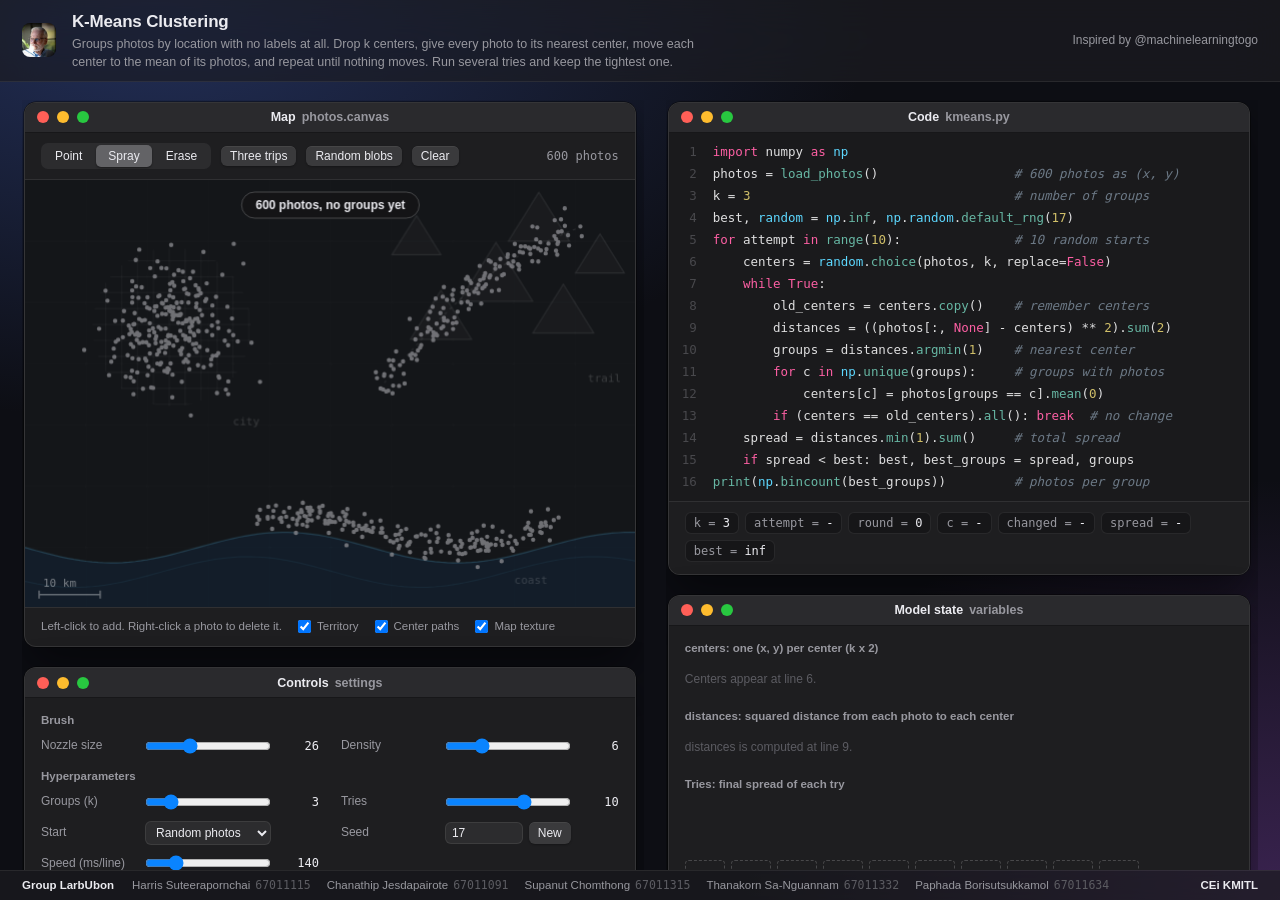
==== commit db072447: "feat: add photo logo, remove clock, add disassembled source" ====
--- a/index.html
+++ b/index.html
@@ -62,6 +62,8 @@
       }
       .logo {
         flex: none;
+        border-radius: 8px;
+        object-fit: cover;
       }
       header h1 {
         font-size: 17px;
@@ -88,10 +90,6 @@
       }
       .menu-right a:hover {
         color: var(--text);
-      }
-      #clock {
-        color: var(--text);
-        font-variant-numeric: tabular-nums;
       }
 
       main {
@@ -627,23 +625,13 @@
   </head>
   <body>
     <header>
-      <svg
+      <img
         class="logo"
         width="34"
         height="34"
-        viewBox="0 0 34 34"
-        aria-hidden="true"
-      >
-        <rect width="34" height="34" rx="8" fill="#2c2c2e" />
-        <circle cx="11" cy="12" r="3" fill="#ff453a" />
-        <circle cx="8" cy="16" r="2" fill="#ff453a" />
-        <circle cx="14" cy="16" r="2" fill="#ff453a" />
-        <circle cx="24" cy="10" r="3" fill="#ff9f0a" />
-        <circle cx="27" cy="14" r="2" fill="#ff9f0a" />
-        <circle cx="18" cy="25" r="3" fill="#0a84ff" />
-        <circle cx="12" cy="26" r="2" fill="#0a84ff" />
-        <circle cx="24" cy="26" r="2" fill="#0a84ff" />
-      </svg>
+        alt=""
+        src="[data-uri]"
+      />
       <div>
         <h1>K-Means Clustering</h1>
         <p>
@@ -660,7 +648,6 @@
           rel="noopener"
           >Inspired by @machinelearningtogo</a
         >
-        <span id="clock"></span>
       </div>
     </header>
 
@@ -823,16 +810,16 @@
             <div class="title"><b>Model state</b> variables</div>
           </div>
           <div class="wb">
-            <div class="sub">C: centers (k x 2)</div>
+            <div class="sub">centers: one (x, y) per center (k x 2)</div>
             <div class="tablewrap" id="cTable"></div>
             <div class="sub">
-              d: squared distance from each photo to each center
+              distances: squared distance from each photo to each center
             </div>
             <div class="tablewrap" id="dTable"></div>
-            <div class="sub">Tries: final spread s of each try</div>
+            <div class="sub">Tries: final spread of each try</div>
             <div class="tries" id="tries"></div>
             <div class="cap" style="margin: 8px 0 0" id="triesCap">
-              Each bar is one try. Green is the lowest s, kept by line 15. Red
+              Each bar is one try. Green is the lowest spread, kept by line 15. Red
               tries got stuck in a worse grouping.
             </div>
           </div>
@@ -982,26 +969,26 @@
         );
       }
       function codeLines() {
-        const { k, R, init } = P();
+        const { k, R, init, seed } = P();
         return [
           "import numpy as np",
-          pad("X = photos", `${pts.length} photos, (x, y) each`),
+          pad("photos = load_photos()", `${pts.length} photos as (x, y)`),
           pad(`k = ${k}`, "number of groups"),
-          pad("best = np.inf", "no try yet"),
-          pad(`for start in range(${R}):`, `${R} random starts`),
+          `best, random = np.inf, np.random.default_rng(${seed})`,
+          pad(`for attempt in range(${R}):`, `${R} random starts`),
           init === "pp"
-            ? pad("    C = kmeans_pp(X, k, rng)", "spread-out start")
-            : "    C = X[rng.choice(len(X), k, replace=False)]",
+            ? pad("    centers = kmeans_pp(photos, k, random)", "spread-out start")
+            : "    centers = random.choice(photos, k, replace=False)",
           "    while True:",
-          pad("        old = C.copy()", "remember centers"),
-          pad("        d = ((X[:, None] - C) ** 2).sum(2)", "squared"),
-          pad("        g = d.argmin(1)", "nearest center"),
-          "        for j in range(k):",
-          pad("            C[j] = X[g == j].mean(0)", "move to mean"),
-          pad("        if (C == old).all(): break", "nothing moved"),
-          pad("    s = d.min(1).sum()", "total spread"),
-          "    if s < best: best, keep = s, g",
-          pad("print(np.bincount(keep))", "photos per group"),
+          pad("        old_centers = centers.copy()", "remember centers"),
+          "        distances = ((photos[:, None] - centers) ** 2).sum(2)",
+          pad("        groups = distances.argmin(1)", "nearest center"),
+          pad("        for c in np.unique(groups):", "groups with photos"),
+          "            centers[c] = photos[groups == c].mean(0)",
+          pad("        if (centers == old_centers).all(): break", "no change"),
+          pad("    spread = distances.min(1).sum()", "total spread"),
+          "    if spread < best: best, best_groups = spread, groups",
+          pad("print(np.bincount(best_groups))", "photos per group"),
         ];
       }
       const esc = (s) =>
@@ -1011,7 +998,7 @@
         const code = ci >= 0 ? src.slice(0, ci) : src,
           com = ci >= 0 ? src.slice(ci) : "";
         const body = esc(code).replace(
-          /\b(import|as|for|in|while|True|False|None|if|break)\b|\b(\d+)\b|\b(range|len|copy|sum|argmin|mean|min|choice|bincount|inf|all|print|kmeans_pp)\b|\b(np|rng)\b/g,
+          /\b(import|as|for|in|while|True|False|None|if|break)\b|\b(\d+)\b|\b(range|len|copy|sum|argmin|mean|min|choice|bincount|inf|all|print|kmeans_pp|default_rng|load_photos|unique)\b|\b(np|random)\b/g,
           (m, kw, nu, fn, md) =>
             kw
               ? `<span class="kw">${kw}</span>`
@@ -1084,7 +1071,7 @@
       }
 
       function pickRandom(N, k) {
-        // rng.choice(len(X), k, replace=False)
+        // random.choice(photos, k, replace=False)
         const ids = [];
         while (ids.length < k) {
           const r = Math.floor(rng() * N);
@@ -1131,14 +1118,17 @@
         yield at(1, "numpy loaded, it does the array math below");
         yield at(
           2,
-          `X holds ${N} photos, shape (${N}, 2): one (x, y) location each`,
+          `photos holds ${N} photos, shape (${N}, 2): one (x, y) location each`,
         );
         yield at(
           3,
           `k = ${k}: we want ${k} groups, the algorithm never sees the real trips`,
         );
         S.best = Infinity;
-        yield at(4, "best = inf, so the first finished try always wins");
+        yield at(
+          4,
+          `best = inf, so the first finished try always wins. random is seeded with ${seed}, so every run repeats`,
+        );
 
         for (let t = 0; t < R; t++) {
           S.start = t;
@@ -1155,7 +1145,7 @@
           S.d = null;
           S.trails = [];
           S.ran = new Set();
-          yield at(5, `start = ${t}: try ${t + 1} of ${R} begins`);
+          yield at(5, `attempt = ${t}: try ${t + 1} of ${R} begins`);
 
           const ids = init === "pp" ? kmeansPP(X, k) : pickRandom(N, k);
           S.C = ids.map((i) => ({ x: X[i].x, y: X[i].y }));
@@ -1175,7 +1165,7 @@
             yield at(7, `round ${S.round + 1} starts`);
 
             S.old = S.C.map((c) => ({ ...c }));
-            yield at(8, "saved a copy of C, line 13 compares against it");
+            yield at(8, "saved a copy of centers, line 13 compares against it");
 
             S.d = new Float64Array(N * k);
             for (let i = 0; i < N; i++)
@@ -1191,7 +1181,7 @@
             }
             yield at(
               9,
-              `d is a ${N} x ${k} matrix. Photo #${f}: d = [${row.join(", ")}], smallest is C${fb + 1}`,
+              `distances is a ${N} x ${k} matrix. Photo #${f}: distances = [${row.join(", ")}], smallest is C${fb + 1}`,
             );
 
             let changed = 0,
@@ -1211,12 +1201,11 @@
               10,
               S.round === 0
                 ? `every photo joined its nearest center. WCSS = ${fmt(w)}`
-                : `${changed} photo(s) switched group. WCSS = ${fmt(w)}`,
+                : `${changed} ${changed === 1 ? "photo" : "photos"} switched group. WCSS = ${fmt(w)}`,
             );
 
             for (let j = 0; j < k; j++) {
               S.j = j;
-              yield at(11, `j = ${j}: now moving center C${j + 1}`);
               let sx = 0,
                 sy = 0,
                 n = 0;
@@ -1226,6 +1215,12 @@
                   sy += X[i].y;
                   n++;
                 }
+              yield at(
+                11,
+                n > 0
+                  ? `c = ${j}: now moving center C${j + 1}`
+                  : `no photo has group ${j}, so np.unique skips it and C${j + 1} stays at its old position`,
+              );
               if (n > 0) {
                 S.C[j] = { x: sx / n, y: sy / n };
                 const mv = Math.hypot(
@@ -1235,12 +1230,7 @@
                 if (mv > 0) S.trails[j].push({ ...S.C[j] });
                 yield at(
                   12,
-                  `C${j + 1} = (${sx.toFixed(0)} / ${n}, ${sy.toFixed(0)} / ${n}) = (${S.C[j].x.toFixed(2)}, ${S.C[j].y.toFixed(2)}), moved ${mv.toFixed(2)}`,
-                );
-              } else {
-                yield at(
-                  12,
-                  `group ${j + 1} has no photos. The mean of nothing is undefined (numpy gives nan), so C${j + 1} stays put`,
+                  `C${j + 1} = (${sx.toFixed(2)} / ${n}, ${sy.toFixed(2)} / ${n}) = (${S.C[j].x.toFixed(2)}, ${S.C[j].y.toFixed(2)}), moved ${mv.toFixed(2)}`,
                 );
               }
             }
@@ -1256,10 +1246,10 @@
             yield at(
               13,
               moved === 0
-                ? "C == old for every center: nothing moved, break"
+                ? "centers == old_centers for every center: nothing moved, break"
                 : S.round >= CAP
                   ? "safety cap reached, break"
-                  : `${moved} center(s) moved: loop for another round`,
+                  : `${moved} ${moved === 1 ? "center" : "centers"} moved: loop for another round`,
             );
             if (stop) break;
           }
@@ -1272,7 +1262,10 @@
           }
           S.s = s;
           S.tries[t].s = s;
-          yield at(14, `s = ${fmt(s)} after ${S.round} rounds`);
+          yield at(
+            14,
+            `spread = ${fmt(s)} after ${S.round} ${S.round === 1 ? "round" : "rounds"}`,
+          );
 
           if (s < S.best) {
             const prev = S.best;
@@ -1284,13 +1277,15 @@
             yield at(
               15,
               prev === Infinity
-                ? `first finished try: best = ${fmt(s)}, keep this grouping`
-                : `${fmt(s)} < ${fmt(prev)}: new best, keep this grouping`,
+                ? `first finished try: best = ${fmt(s)}, best_groups = this grouping`
+                : `${fmt(s)} < ${fmt(prev)}: new best, best_groups = this grouping`,
             );
           } else {
             yield at(
               15,
-              `${fmt(s)} is not below best ${fmt(S.best)} (${(s / S.best).toFixed(2)}x worse): discard this try`,
+              S.best > 0
+                ? `${fmt(s)} is not below best ${fmt(S.best)} (${(s / S.best).toFixed(2)}x worse): discard this try`
+                : `${fmt(s)} is not below best ${fmt(S.best)}: discard this try`,
             );
           }
         }
@@ -1299,6 +1294,9 @@
         S.C = S.bestC;
         S.trails = S.bestTrails;
         S.cur = S.bestTry;
+        S.start = S.bestTry;
+        S.round = S.tries[S.bestTry].rounds;
+        S.s = S.best;
         S.j = null;
         S.old = null;
         for (let i = 0; i < N; i++)
@@ -1401,11 +1399,11 @@
         // variables
         const vars = [
           ["k", S.k],
-          ["start", S.start ?? "-"],
+          ["attempt", S.start ?? "-"],
           ["round", S.round],
-          ["j", S.j ?? "-"],
+          ["c", S.j ?? "-"],
           ["changed", S.changed ?? "-"],
-          ["s", fmt(S.s)],
+          ["spread", fmt(S.s)],
           ["best", fmt(S.best)],
         ];
         $("vars").innerHTML = vars
@@ -1471,7 +1469,7 @@
             `</table><div class="cap" style="margin:6px 0 0">Showing ${rows.length} of ${N} rows. Hover a photo on the map to see its row.</div>`;
         } else
           $("dTable").innerHTML =
-            `<div class="empty">d is computed at line 9.</div>`;
+            `<div class="empty">distances is computed at line 9.</div>`;
 
         // try board
         const R = S.R,
@@ -1484,30 +1482,37 @@
             html += `<div class="try pending${S.cur === t && !S.done ? " cur" : ""}"><div class="b"></div><small>T${t + 1}</small></div>`;
             continue;
           }
-          const ratio = tr.s / S.best;
+          const ratio = S.best > 0 ? tr.s / S.best : tr.s === 0 ? 1 : Infinity;
           const cls = t === S.bestTry ? "best" : ratio > 1.1 ? "stuck" : "";
-          html += `<div class="try ${cls}${S.cur === t ? " cur" : ""}" title="Try ${t + 1}: s = ${fmt(tr.s)}, ${tr.rounds} rounds">
-      <div class="b" style="height:${Math.max(4, (tr.s / maxS) * 62)}px"></div><small>${ratio.toFixed(1)}x</small></div>`;
+          html += `<div class="try ${cls}${S.cur === t ? " cur" : ""}" title="Try ${t + 1}: spread = ${fmt(tr.s)}, ${tr.rounds} rounds">
+      <div class="b" style="height:${Math.max(4, (tr.s / maxS) * 62)}px"></div><small>${isFinite(ratio) ? ratio.toFixed(1) + "x" : "—"}</small></div>`;
         }
         $("tries").innerHTML = html;
 
         drawLoss();
 
-        if (S.line === 0)
+        const short = S.line === 0 && pts.length < P().k;
+        if (short)
+          setStatus(
+            `<b>Need at least k = ${P().k} photos</b> (have ${pts.length}). Add more on the map or lower k.`,
+          );
+        else if (S.line === 0)
           setStatus(
             `<b>Ready.</b> ${pts.length} photos. Press Step line to run line 1.`,
           );
         else if (S.done)
           setStatus(
-            `<b>Done.</b> Best of ${R} tries is try ${S.bestTry + 1}, s = ${fmt(S.best)}. Photos per group: [${S.counts.join(" ")}]`,
+            `<b>Done.</b> Best of ${R} tries is try ${S.bestTry + 1}, spread = ${fmt(S.best)}. Photos per group: [${S.counts.join(" ")}]`,
           );
+        else if (S.cur < 0)
+          setStatus(`<b>Setup</b>, line ${S.line}: ${phase(S.line)}`);
         else
           setStatus(
             `<b>Try ${S.cur + 1} of ${R}</b>, round ${Math.max(S.round, 1)}, line ${S.line}: ${phase(S.line)}`,
           );
         $("bPlay").textContent = timer ? "Pause" : "Play until convergence";
         ["bLine", "bRound", "bPlay", "bAll"].forEach(
-          (id) => ($(id).disabled = S.done && !timer),
+          (id) => ($(id).disabled = short || (S.done && !timer)),
         );
         $("count").textContent = `${pts.length} photos`;
       }
@@ -1517,10 +1522,10 @@
       function phase(l) {
         return (
           {
-            1: "setup",
-            2: "setup",
-            3: "setup",
-            4: "setup",
+            1: "load numpy",
+            2: "load photos",
+            3: "choose k",
+            4: "set best and random",
             5: "new try",
             6: "drop the starting centers",
             7: "next round",
@@ -1567,15 +1572,20 @@
           return;
         }
         const maxR = Math.max(2, ...tries.map((t) => t.loss.length));
-        const maxV = Math.max(...tries.flatMap((t) => t.loss)) * 1.05;
+        // round tick step (1, 2, 5 x 10^n), domain at least [0, 1]
+        const top = Math.max(1, ...tries.flatMap((t) => t.loss));
+        const mag = 10 ** Math.floor(Math.log10(top / 4)),
+          step = [1, 2, 5, 10].map((m) => m * mag).find((s) => s * 4 >= top);
+        const nT = Math.ceil(top / step),
+          maxV = nT * step;
         const X = (i) => L + (i / (maxR - 1)) * gw,
           Y = (v) => T + gh - (v / maxV) * gh;
 
         lx.strokeStyle = "rgba(255,255,255,0.07)";
         lx.fillStyle = "#98989f";
         lx.lineWidth = 1;
-        for (let g = 0; g <= 4; g++) {
-          const v = (maxV * g) / 4,
+        for (let g = 0; g <= nT; g++) {
+          const v = step * g,
             y = Y(v);
           lx.beginPath();
           lx.moveTo(L, y);
@@ -1583,7 +1593,7 @@
           lx.stroke();
           lx.textAlign = "right";
           lx.fillText(
-            v >= 1000 ? (v / 1000).toFixed(1) + "k" : v.toFixed(0),
+            v >= 1000 ? +(v / 1000).toFixed(1) + "k" : String(+v.toFixed(2)),
             L - 8,
             y + 4,
           );
@@ -1606,12 +1616,19 @@
         for (const i of order) {
           const d = S.tries[i].loss;
           const isCur = i === S.cur && !S.done,
-            isBest = i === S.bestTry;
+            isBest = i === S.bestTry,
+            s = S.tries[i].s,
+            isStuck =
+              !isBest &&
+              s != null &&
+              (S.best > 0 ? s / S.best > 1.1 : s > 0);
           lx.strokeStyle = isCur
             ? "#0a84ff"
             : isBest
               ? "#30d158"
-              : "rgba(142,142,147,0.35)";
+              : isStuck
+                ? "rgba(255,69,58,0.6)"
+                : "rgba(142,142,147,0.35)";
           lx.lineWidth = isCur ? 2.5 : isBest ? 2 : 1.2;
           lx.beginPath();
           d.forEach((v, j) =>
@@ -2117,6 +2134,10 @@
           }
         }),
       );
+      // hand focus back so Space / Enter shortcuts work after a change
+      document
+        .querySelectorAll("input[type=range], select")
+        .forEach((el) => el.addEventListener("change", () => el.blur()));
       $("init").addEventListener("change", resetRun);
       $("seed").addEventListener("change", resetRun);
       $("dice").addEventListener("click", () => {
@@ -2162,19 +2183,6 @@
         }
       });
 
-      function tick() {
-        const d = new Date();
-        $("clock").textContent =
-          d.toLocaleDateString("en-US", {
-            weekday: "short",
-            day: "numeric",
-            month: "short",
-          }) +
-          "  " +
-          d.toLocaleTimeString("en-US", { hour: "numeric", minute: "2-digit" });
-      }
-      setInterval(tick, 10000);
-      tick();
 
       new ResizeObserver(resize).observe(cv);
       window.addEventListener("resize", resize);
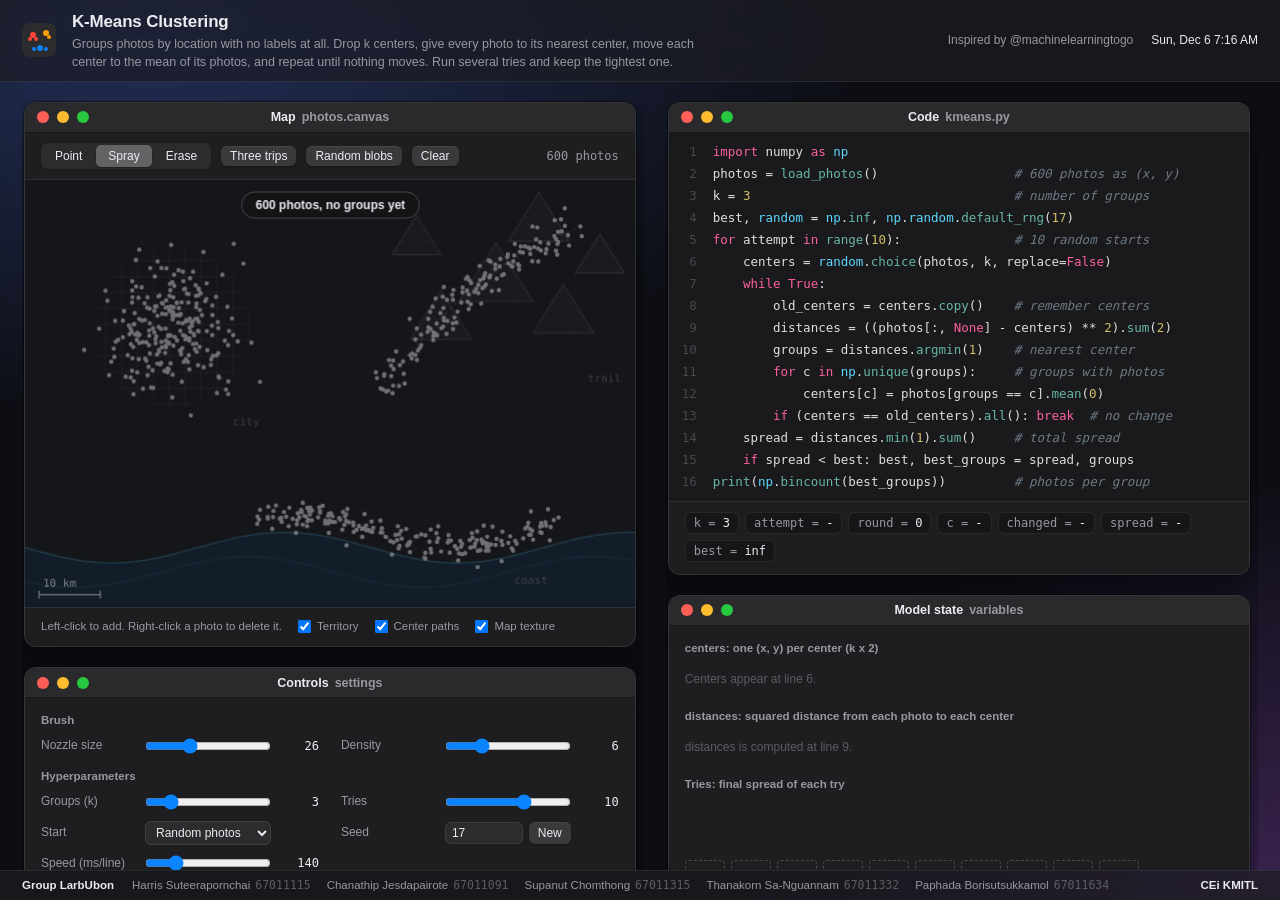
==== commit dfc0eb4a: "refactor: rename python variables for beginners" ====
--- a/index.html
+++ b/index.html
@@ -62,8 +62,6 @@
       }
       .logo {
         flex: none;
-        border-radius: 8px;
-        object-fit: cover;
       }
       header h1 {
         font-size: 17px;
@@ -90,6 +88,10 @@
       }
       .menu-right a:hover {
         color: var(--text);
+      }
+      #clock {
+        color: var(--text);
+        font-variant-numeric: tabular-nums;
       }
 
       main {
@@ -625,13 +627,23 @@
   </head>
   <body>
     <header>
-      <img
+      <svg
         class="logo"
         width="34"
         height="34"
-        alt=""
-        src="[data-uri]"
-      />
+        viewBox="0 0 34 34"
+        aria-hidden="true"
+      >
+        <rect width="34" height="34" rx="8" fill="#2c2c2e" />
+        <circle cx="11" cy="12" r="3" fill="#ff453a" />
+        <circle cx="8" cy="16" r="2" fill="#ff453a" />
+        <circle cx="14" cy="16" r="2" fill="#ff453a" />
+        <circle cx="24" cy="10" r="3" fill="#ff9f0a" />
+        <circle cx="27" cy="14" r="2" fill="#ff9f0a" />
+        <circle cx="18" cy="25" r="3" fill="#0a84ff" />
+        <circle cx="12" cy="26" r="2" fill="#0a84ff" />
+        <circle cx="24" cy="26" r="2" fill="#0a84ff" />
+      </svg>
       <div>
         <h1>K-Means Clustering</h1>
         <p>
@@ -648,6 +660,7 @@
           rel="noopener"
           >Inspired by @machinelearningtogo</a
         >
+        <span id="clock"></span>
       </div>
     </header>
 
@@ -2184,6 +2197,20 @@
       });
 
 
+      function tick() {
+        const d = new Date();
+        $("clock").textContent =
+          d.toLocaleDateString("en-US", {
+            weekday: "short",
+            day: "numeric",
+            month: "short",
+          }) +
+          "  " +
+          d.toLocaleTimeString("en-US", { hour: "numeric", minute: "2-digit" });
+      }
+      setInterval(tick, 10000);
+      tick();
+
       new ResizeObserver(resize).observe(cv);
       window.addEventListener("resize", resize);
 
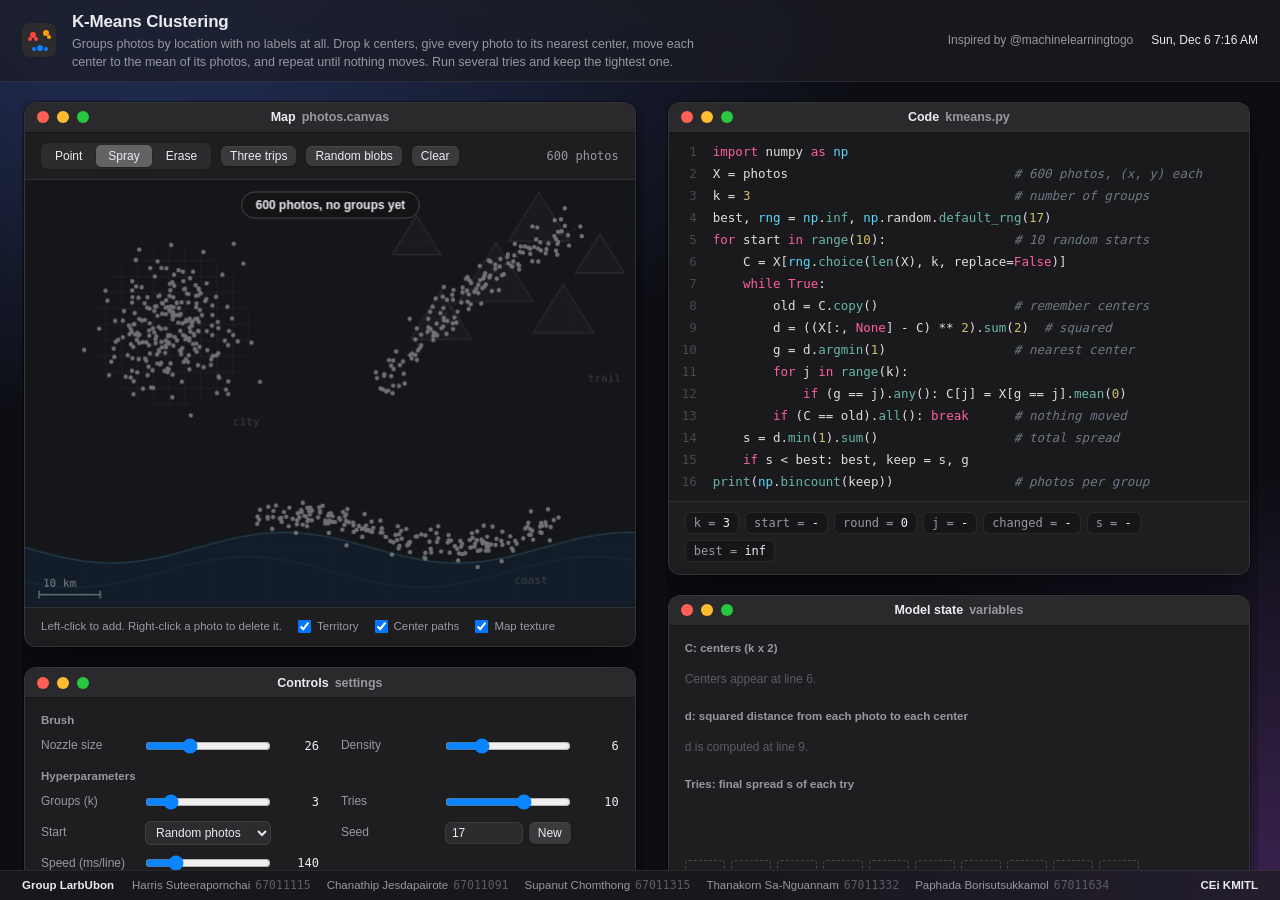
==== commit 76809660: "fix: handle edge cases and clean up text" ====
--- a/index.html
+++ b/index.html
@@ -823,16 +823,16 @@
             <div class="title"><b>Model state</b> variables</div>
           </div>
           <div class="wb">
-            <div class="sub">centers: one (x, y) per center (k x 2)</div>
+            <div class="sub">C: centers (k x 2)</div>
             <div class="tablewrap" id="cTable"></div>
             <div class="sub">
-              distances: squared distance from each photo to each center
+              d: squared distance from each photo to each center
             </div>
             <div class="tablewrap" id="dTable"></div>
-            <div class="sub">Tries: final spread of each try</div>
+            <div class="sub">Tries: final spread s of each try</div>
             <div class="tries" id="tries"></div>
             <div class="cap" style="margin: 8px 0 0" id="triesCap">
-              Each bar is one try. Green is the lowest spread, kept by line 15. Red
+              Each bar is one try. Green is the lowest s, kept by line 15. Red
               tries got stuck in a worse grouping.
             </div>
           </div>
@@ -985,23 +985,23 @@
         const { k, R, init, seed } = P();
         return [
           "import numpy as np",
-          pad("photos = load_photos()", `${pts.length} photos as (x, y)`),
+          pad("X = photos", `${pts.length} photos, (x, y) each`),
           pad(`k = ${k}`, "number of groups"),
-          `best, random = np.inf, np.random.default_rng(${seed})`,
-          pad(`for attempt in range(${R}):`, `${R} random starts`),
+          `best, rng = np.inf, np.random.default_rng(${seed})`,
+          pad(`for start in range(${R}):`, `${R} random starts`),
           init === "pp"
-            ? pad("    centers = kmeans_pp(photos, k, random)", "spread-out start")
-            : "    centers = random.choice(photos, k, replace=False)",
+            ? pad("    C = kmeans_pp(X, k, rng)", "helper: spread-out start")
+            : "    C = X[rng.choice(len(X), k, replace=False)]",
           "    while True:",
-          pad("        old_centers = centers.copy()", "remember centers"),
-          "        distances = ((photos[:, None] - centers) ** 2).sum(2)",
-          pad("        groups = distances.argmin(1)", "nearest center"),
-          pad("        for c in np.unique(groups):", "groups with photos"),
-          "            centers[c] = photos[groups == c].mean(0)",
-          pad("        if (centers == old_centers).all(): break", "no change"),
-          pad("    spread = distances.min(1).sum()", "total spread"),
-          "    if spread < best: best, best_groups = spread, groups",
-          pad("print(np.bincount(best_groups))", "photos per group"),
+          pad("        old = C.copy()", "remember centers"),
+          pad("        d = ((X[:, None] - C) ** 2).sum(2)", "squared"),
+          pad("        g = d.argmin(1)", "nearest center"),
+          "        for j in range(k):",
+          "            if (g == j).any(): C[j] = X[g == j].mean(0)",
+          pad("        if (C == old).all(): break", "nothing moved"),
+          pad("    s = d.min(1).sum()", "total spread"),
+          "    if s < best: best, keep = s, g",
+          pad("print(np.bincount(keep))", "photos per group"),
         ];
       }
       const esc = (s) =>
@@ -1011,7 +1011,7 @@
         const code = ci >= 0 ? src.slice(0, ci) : src,
           com = ci >= 0 ? src.slice(ci) : "";
         const body = esc(code).replace(
-          /\b(import|as|for|in|while|True|False|None|if|break)\b|\b(\d+)\b|\b(range|len|copy|sum|argmin|mean|min|choice|bincount|inf|all|print|kmeans_pp|default_rng|load_photos|unique)\b|\b(np|random)\b/g,
+          /\b(import|as|for|in|while|True|False|None|if|break)\b|\b(\d+)\b|\b(range|len|copy|sum|argmin|mean|min|choice|bincount|inf|all|print|kmeans_pp|default_rng|any)\b|\b(np|rng)\b/g,
           (m, kw, nu, fn, md) =>
             kw
               ? `<span class="kw">${kw}</span>`
@@ -1084,7 +1084,7 @@
       }
 
       function pickRandom(N, k) {
-        // random.choice(photos, k, replace=False)
+        // rng.choice(len(X), k, replace=False)
         const ids = [];
         while (ids.length < k) {
           const r = Math.floor(rng() * N);
@@ -1131,7 +1131,7 @@
         yield at(1, "numpy loaded, it does the array math below");
         yield at(
           2,
-          `photos holds ${N} photos, shape (${N}, 2): one (x, y) location each`,
+          `X holds ${N} photos, shape (${N}, 2): one (x, y) location each`,
         );
         yield at(
           3,
@@ -1140,7 +1140,7 @@
         S.best = Infinity;
         yield at(
           4,
-          `best = inf, so the first finished try always wins. random is seeded with ${seed}, so every run repeats`,
+          `best = inf, so the first finished try always wins. rng is seeded with ${seed}, so every run repeats`,
         );
 
         for (let t = 0; t < R; t++) {
@@ -1158,7 +1158,7 @@
           S.d = null;
           S.trails = [];
           S.ran = new Set();
-          yield at(5, `attempt = ${t}: try ${t + 1} of ${R} begins`);
+          yield at(5, `start = ${t}: try ${t + 1} of ${R} begins`);
 
           const ids = init === "pp" ? kmeansPP(X, k) : pickRandom(N, k);
           S.C = ids.map((i) => ({ x: X[i].x, y: X[i].y }));
@@ -1178,7 +1178,7 @@
             yield at(7, `round ${S.round + 1} starts`);
 
             S.old = S.C.map((c) => ({ ...c }));
-            yield at(8, "saved a copy of centers, line 13 compares against it");
+            yield at(8, "saved a copy of C, line 13 compares against it");
 
             S.d = new Float64Array(N * k);
             for (let i = 0; i < N; i++)
@@ -1194,7 +1194,7 @@
             }
             yield at(
               9,
-              `distances is a ${N} x ${k} matrix. Photo #${f}: distances = [${row.join(", ")}], smallest is C${fb + 1}`,
+              `d is a ${N} x ${k} matrix. Photo #${f}: d = [${row.join(", ")}], smallest is C${fb + 1}`,
             );
 
             let changed = 0,
@@ -1219,6 +1219,7 @@
 
             for (let j = 0; j < k; j++) {
               S.j = j;
+              yield at(11, `j = ${j}: now moving center C${j + 1}`);
               let sx = 0,
                 sy = 0,
                 n = 0;
@@ -1228,12 +1229,6 @@
                   sy += X[i].y;
                   n++;
                 }
-              yield at(
-                11,
-                n > 0
-                  ? `c = ${j}: now moving center C${j + 1}`
-                  : `no photo has group ${j}, so np.unique skips it and C${j + 1} stays at its old position`,
-              );
               if (n > 0) {
                 S.C[j] = { x: sx / n, y: sy / n };
                 const mv = Math.hypot(
@@ -1244,6 +1239,11 @@
                 yield at(
                   12,
                   `C${j + 1} = (${sx.toFixed(2)} / ${n}, ${sy.toFixed(2)} / ${n}) = (${S.C[j].x.toFixed(2)}, ${S.C[j].y.toFixed(2)}), moved ${mv.toFixed(2)}`,
+                );
+              } else {
+                yield at(
+                  12,
+                  `group ${j + 1} has no photos, so the guard skips it and C${j + 1} stays at its old position`,
                 );
               }
             }
@@ -1259,7 +1259,7 @@
             yield at(
               13,
               moved === 0
-                ? "centers == old_centers for every center: nothing moved, break"
+                ? "C == old for every center: nothing moved, break"
                 : S.round >= CAP
                   ? "safety cap reached, break"
                   : `${moved} ${moved === 1 ? "center" : "centers"} moved: loop for another round`,
@@ -1277,7 +1277,7 @@
           S.tries[t].s = s;
           yield at(
             14,
-            `spread = ${fmt(s)} after ${S.round} ${S.round === 1 ? "round" : "rounds"}`,
+            `s = ${fmt(s)} after ${S.round} ${S.round === 1 ? "round" : "rounds"}`,
           );
 
           if (s < S.best) {
@@ -1290,8 +1290,8 @@
             yield at(
               15,
               prev === Infinity
-                ? `first finished try: best = ${fmt(s)}, best_groups = this grouping`
-                : `${fmt(s)} < ${fmt(prev)}: new best, best_groups = this grouping`,
+                ? `first finished try: best = ${fmt(s)}, keep this grouping`
+                : `${fmt(s)} < ${fmt(prev)}: new best, keep this grouping`,
             );
           } else {
             yield at(
@@ -1412,11 +1412,11 @@
         // variables
         const vars = [
           ["k", S.k],
-          ["attempt", S.start ?? "-"],
+          ["start", S.start ?? "-"],
           ["round", S.round],
-          ["c", S.j ?? "-"],
+          ["j", S.j ?? "-"],
           ["changed", S.changed ?? "-"],
-          ["spread", fmt(S.s)],
+          ["s", fmt(S.s)],
           ["best", fmt(S.best)],
         ];
         $("vars").innerHTML = vars
@@ -1482,7 +1482,7 @@
             `</table><div class="cap" style="margin:6px 0 0">Showing ${rows.length} of ${N} rows. Hover a photo on the map to see its row.</div>`;
         } else
           $("dTable").innerHTML =
-            `<div class="empty">distances is computed at line 9.</div>`;
+            `<div class="empty">d is computed at line 9.</div>`;
 
         // try board
         const R = S.R,
@@ -1497,7 +1497,7 @@
           }
           const ratio = S.best > 0 ? tr.s / S.best : tr.s === 0 ? 1 : Infinity;
           const cls = t === S.bestTry ? "best" : ratio > 1.1 ? "stuck" : "";
-          html += `<div class="try ${cls}${S.cur === t ? " cur" : ""}" title="Try ${t + 1}: spread = ${fmt(tr.s)}, ${tr.rounds} rounds">
+          html += `<div class="try ${cls}${S.cur === t ? " cur" : ""}" title="Try ${t + 1}: s = ${fmt(tr.s)}, ${tr.rounds} rounds">
       <div class="b" style="height:${Math.max(4, (tr.s / maxS) * 62)}px"></div><small>${isFinite(ratio) ? ratio.toFixed(1) + "x" : "—"}</small></div>`;
         }
         $("tries").innerHTML = html;
@@ -1515,7 +1515,7 @@
           );
         else if (S.done)
           setStatus(
-            `<b>Done.</b> Best of ${R} tries is try ${S.bestTry + 1}, spread = ${fmt(S.best)}. Photos per group: [${S.counts.join(" ")}]`,
+            `<b>Done.</b> Best of ${R} tries is try ${S.bestTry + 1}, s = ${fmt(S.best)}. Photos per group: [${S.counts.join(" ")}]`,
           );
         else if (S.cur < 0)
           setStatus(`<b>Setup</b>, line ${S.line}: ${phase(S.line)}`);
@@ -1538,7 +1538,7 @@
             1: "load numpy",
             2: "load photos",
             3: "choose k",
-            4: "set best and random",
+            4: "set best and rng",
             5: "new try",
             6: "drop the starting centers",
             7: "next round",
